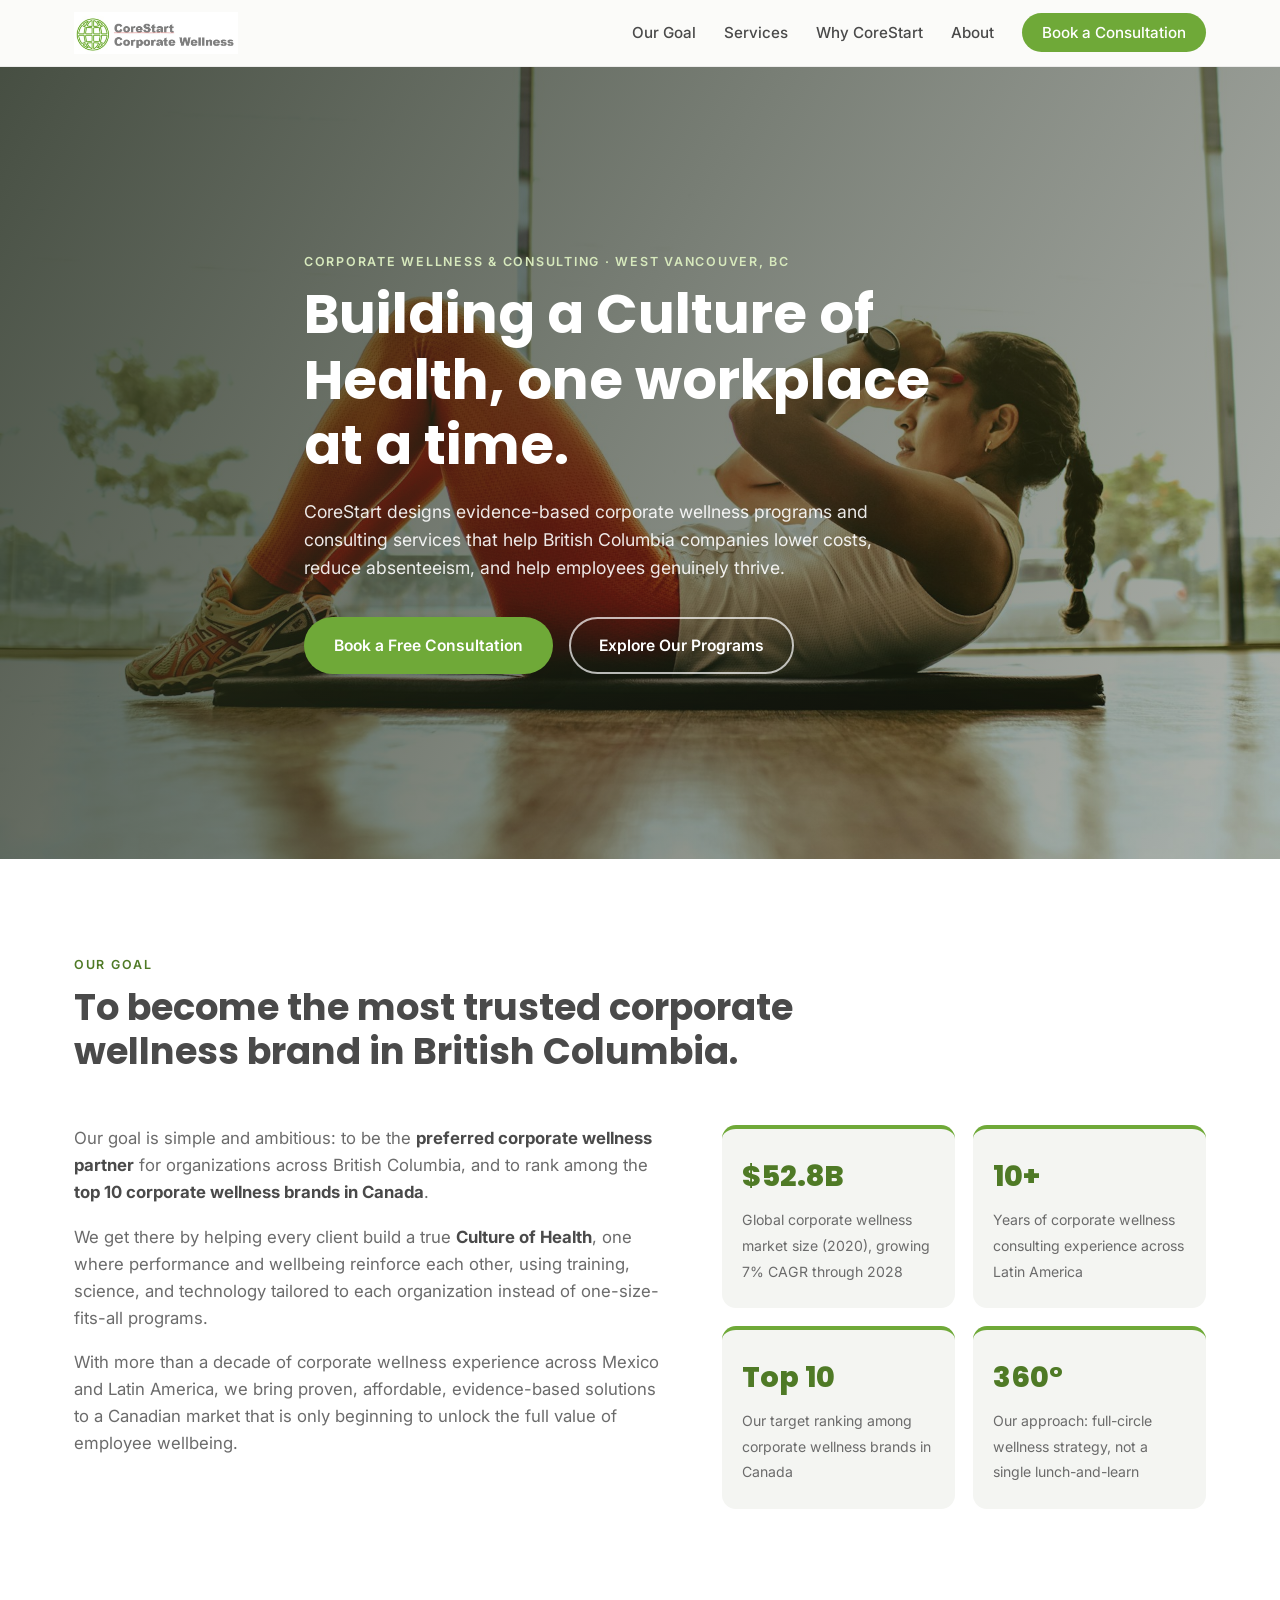
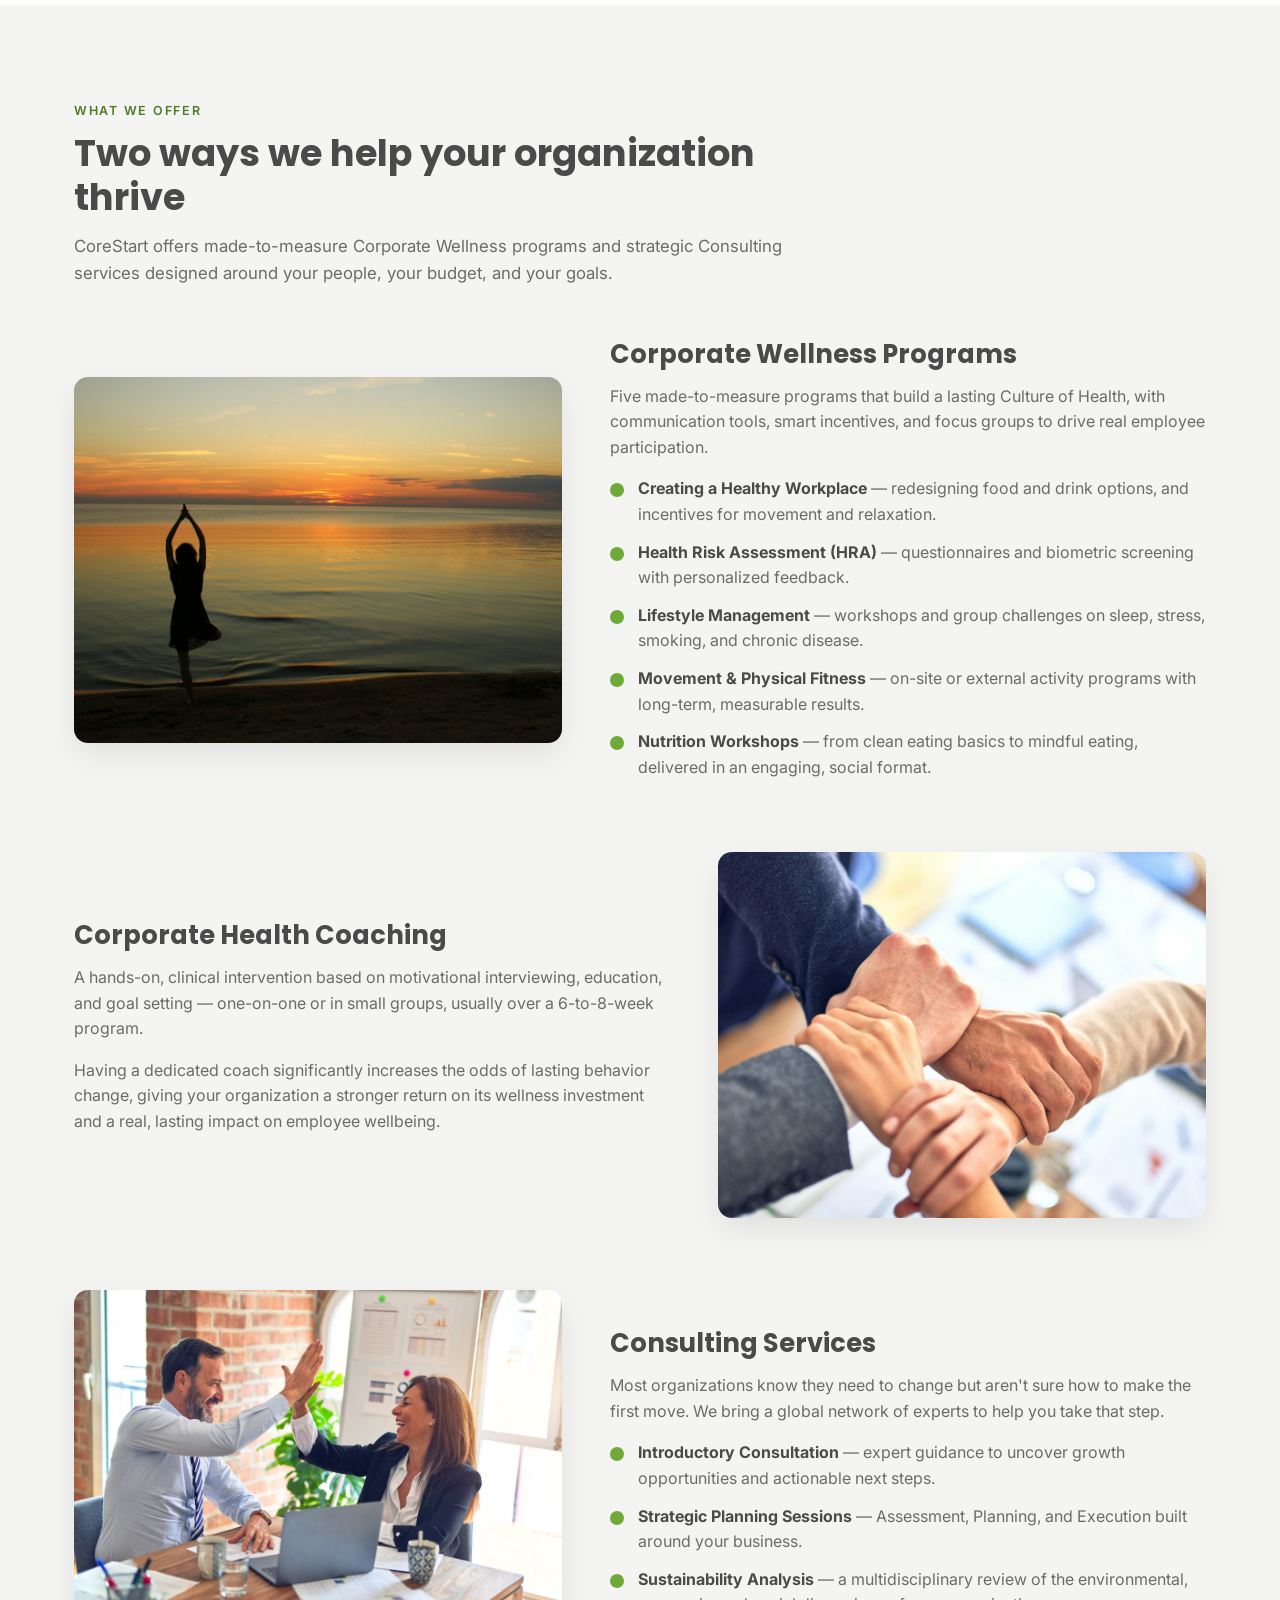
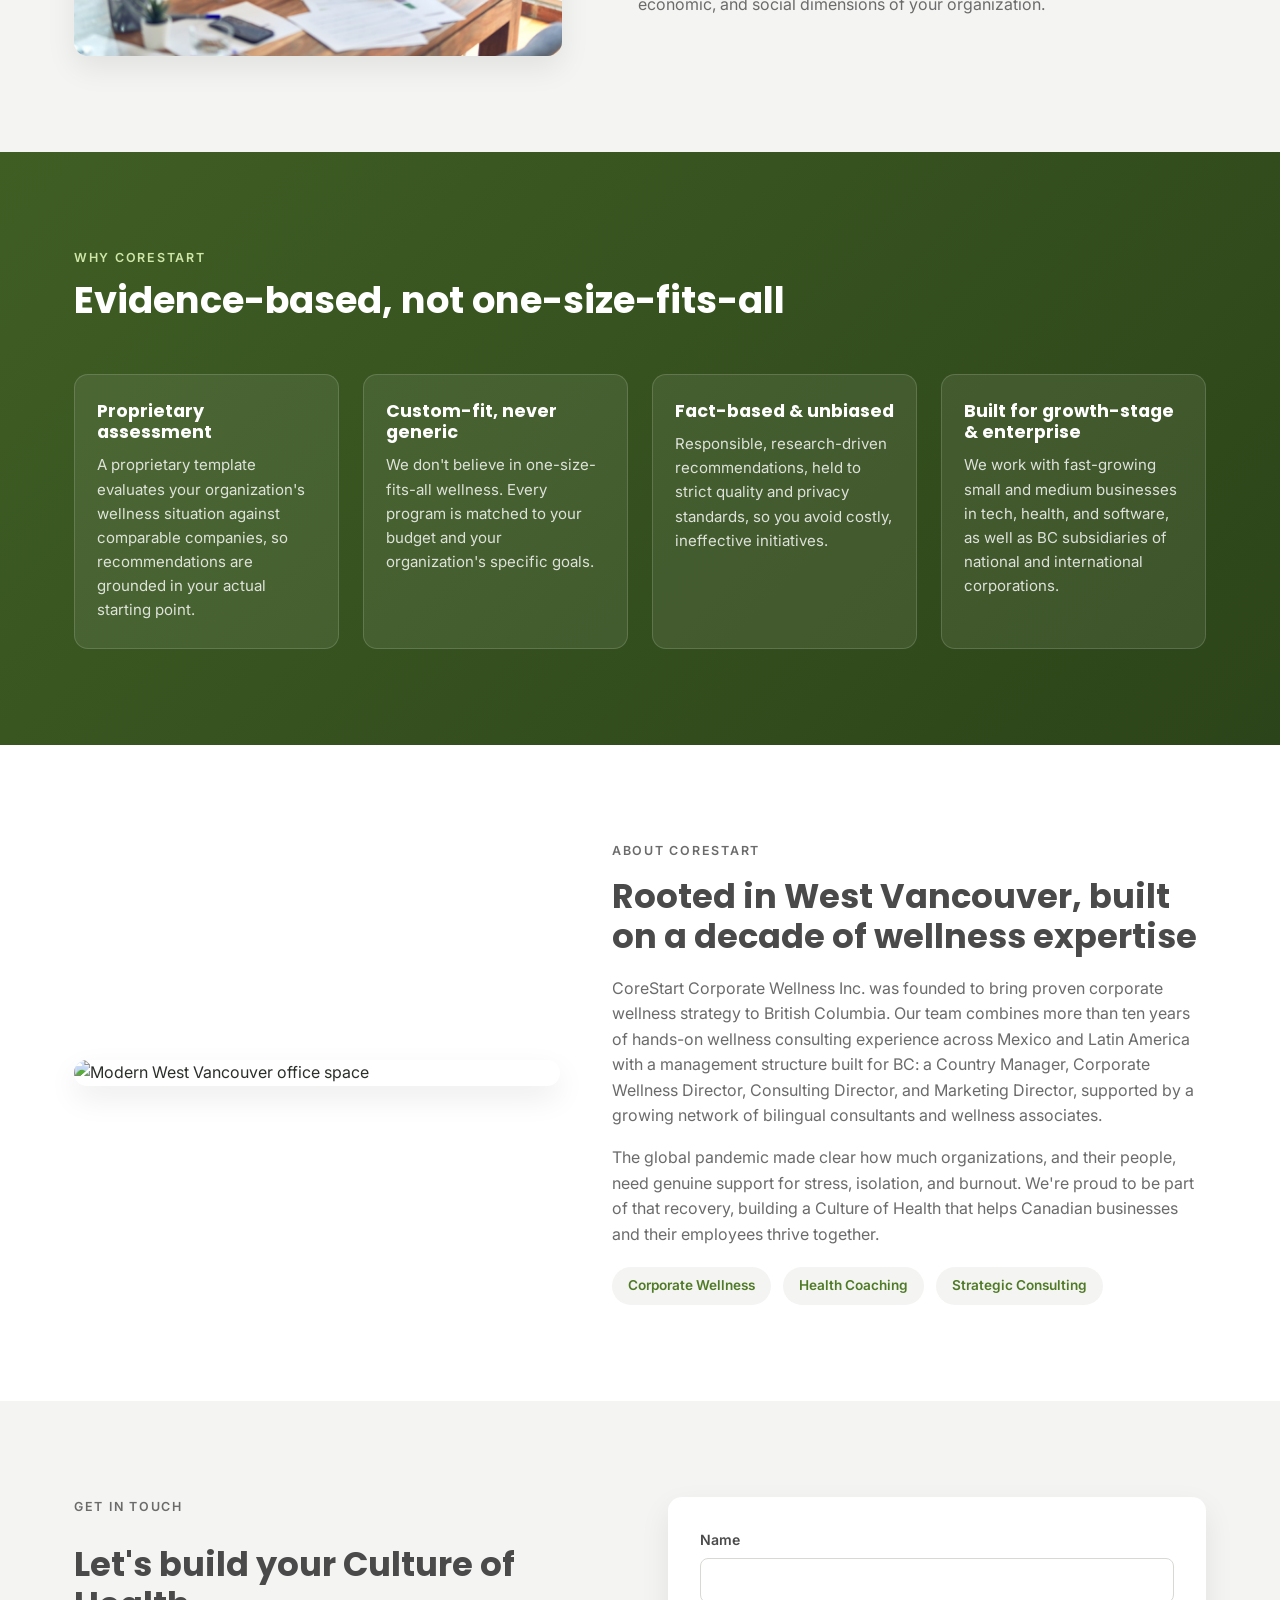
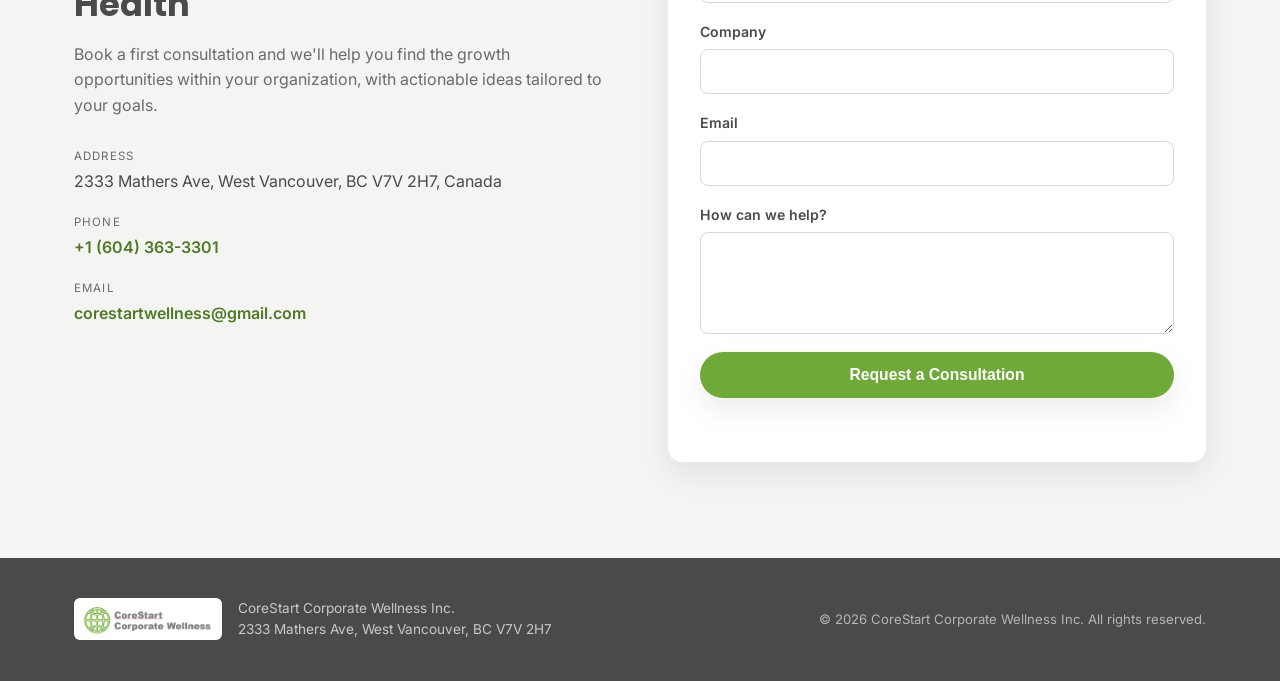
==== projects/corestart-website/index.html @ 60f6d231 "Add CoreStart Corporate Wellness website Static site built from CoreStart's business plan, additiona" ====
<!DOCTYPE html>
<html lang="en">
<head>
<meta charset="UTF-8">
<meta name="viewport" content="width=device-width, initial-scale=1.0">
<title>CoreStart Corporate Wellness | Building a Culture of Health in BC</title>
<meta name="description" content="CoreStart Corporate Wellness helps British Columbia companies build a lasting Culture of Health through tailored wellness programs, health coaching, and strategic consulting. Based in West Vancouver, BC.">
<link rel="icon" href="images/logo.jpg">
<link rel="preconnect" href="https://fonts.googleapis.com">
<link rel="preconnect" href="https://fonts.gstatic.com" crossorigin>
<link href="https://fonts.googleapis.com/css2?family=Poppins:wght@400;500;600;700;800&family=Inter:wght@400;500;600&display=swap" rel="stylesheet">
<link rel="stylesheet" href="style.css">
</head>
<body>

<header class="site-header" id="top">
  <div class="container header-inner">
    <a href="#top" class="brand">
      <img src="images/logo.jpg" alt="CoreStart Corporate Wellness logo">
    </a>
    <nav class="main-nav">
      <button class="nav-toggle" id="navToggle" aria-label="Toggle menu" aria-expanded="false">
        <span></span><span></span><span></span>
      </button>
      <ul id="navMenu">
        <li><a href="#goal">Our Goal</a></li>
        <li><a href="#services">Services</a></li>
        <li><a href="#why">Why CoreStart</a></li>
        <li><a href="#about">About</a></li>
        <li><a href="#contact" class="nav-cta">Book a Consultation</a></li>
      </ul>
    </nav>
  </div>
</header>

<main>

  <!-- HERO -->
  <section class="hero">
    <img src="images/hero-team.jpg" alt="Employee focused on wellness during a workday break" class="hero-bg">
    <div class="hero-overlay"></div>
    <div class="container hero-content">
      <p class="eyebrow">Corporate Wellness &amp; Consulting · West Vancouver, BC</p>
      <h1>Building a Culture of Health, one workplace at a time.</h1>
      <p class="hero-sub">CoreStart designs evidence-based corporate wellness programs and consulting services that help British Columbia companies lower costs, reduce absenteeism, and help employees genuinely thrive.</p>
      <div class="hero-actions">
        <a href="#contact" class="btn btn-primary">Book a Free Consultation</a>
        <a href="#services" class="btn btn-ghost">Explore Our Programs</a>
      </div>
    </div>
  </section>

  <!-- GOAL / MISSION -->
  <section id="goal" class="goal">
    <div class="container">
      <div class="section-head">
        <p class="eyebrow">Our Goal</p>
        <h2>To become the most trusted corporate wellness brand in British Columbia.</h2>
      </div>
      <div class="goal-grid">
        <div class="goal-text">
          <p>Our goal is simple and ambitious: to be the <strong>preferred corporate wellness partner</strong> for organizations across British Columbia, and to rank among the <strong>top 10 corporate wellness brands in Canada</strong>.</p>
          <p>We get there by helping every client build a true <strong>Culture of Health</strong>, one where performance and wellbeing reinforce each other, using training, science, and technology tailored to each organization instead of one-size-fits-all programs.</p>
          <p>With more than a decade of corporate wellness experience across Mexico and Latin America, we bring proven, affordable, evidence-based solutions to a Canadian market that is only beginning to unlock the full value of employee wellbeing.</p>
        </div>
        <div class="goal-stats">
          <div class="stat-card">
            <span class="stat-number">$52.8B</span>
            <span class="stat-label">Global corporate wellness market size (2020), growing 7% CAGR through 2028</span>
          </div>
          <div class="stat-card">
            <span class="stat-number">10+</span>
            <span class="stat-label">Years of corporate wellness consulting experience across Latin America</span>
          </div>
          <div class="stat-card">
            <span class="stat-number">Top 10</span>
            <span class="stat-label">Our target ranking among corporate wellness brands in Canada</span>
          </div>
          <div class="stat-card">
            <span class="stat-number">360°</span>
            <span class="stat-label">Our approach: full-circle wellness strategy, not a single lunch-and-learn</span>
          </div>
        </div>
      </div>
    </div>
  </section>

  <!-- SERVICES -->
  <section id="services" class="services">
    <div class="container">
      <div class="section-head">
        <p class="eyebrow">What We Offer</p>
        <h2>Two ways we help your organization thrive</h2>
        <p class="section-sub">CoreStart offers made-to-measure Corporate Wellness programs and strategic Consulting services designed around your people, your budget, and your goals.</p>
      </div>

      <div class="service-block">
        <div class="service-media">
          <img src="images/group-stretch.jpg" alt="Group wellness session at sunset">
        </div>
        <div class="service-copy">
          <h3>Corporate Wellness Programs</h3>
          <p>Five made-to-measure programs that build a lasting Culture of Health, with communication tools, smart incentives, and focus groups to drive real employee participation.</p>
          <ul class="check-list">
            <li><strong>Creating a Healthy Workplace</strong> — redesigning food and drink options, and incentives for movement and relaxation.</li>
            <li><strong>Health Risk Assessment (HRA)</strong> — questionnaires and biometric screening with personalized feedback.</li>
            <li><strong>Lifestyle Management</strong> — workshops and group challenges on sleep, stress, smoking, and chronic disease.</li>
            <li><strong>Movement &amp; Physical Fitness</strong> — on-site or external activity programs with long-term, measurable results.</li>
            <li><strong>Nutrition Workshops</strong> — from clean eating basics to mindful eating, delivered in an engaging, social format.</li>
          </ul>
        </div>
      </div>

      <div class="service-block reverse">
        <div class="service-media">
          <img src="images/coaching.jpg" alt="Colleagues supporting one another as a team">
        </div>
        <div class="service-copy">
          <h3>Corporate Health Coaching</h3>
          <p>A hands-on, clinical intervention based on motivational interviewing, education, and goal setting — one-on-one or in small groups, usually over a 6-to-8-week program.</p>
          <p>Having a dedicated coach significantly increases the odds of lasting behavior change, giving your organization a stronger return on its wellness investment and a real, lasting impact on employee wellbeing.</p>
        </div>
      </div>

      <div class="service-block">
        <div class="service-media">
          <img src="images/team-meeting.jpg" alt="Business consulting meeting" >
        </div>
        <div class="service-copy">
          <h3>Consulting Services</h3>
          <p>Most organizations know they need to change but aren't sure how to make the first move. We bring a global network of experts to help you take that step.</p>
          <ul class="check-list">
            <li><strong>Introductory Consultation</strong> — expert guidance to uncover growth opportunities and actionable next steps.</li>
            <li><strong>Strategic Planning Sessions</strong> — Assessment, Planning, and Execution built around your business.</li>
            <li><strong>Sustainability Analysis</strong> — a multidisciplinary review of the environmental, economic, and social dimensions of your organization.</li>
          </ul>
        </div>
      </div>
    </div>
  </section>

  <!-- WHY CORESTART -->
  <section id="why" class="why">
    <div class="container">
      <div class="section-head light">
        <p class="eyebrow">Why CoreStart</p>
        <h2>Evidence-based, not one-size-fits-all</h2>
      </div>
      <div class="why-grid">
        <div class="why-card">
          <h4>Proprietary assessment</h4>
          <p>A proprietary template evaluates your organization's wellness situation against comparable companies, so recommendations are grounded in your actual starting point.</p>
        </div>
        <div class="why-card">
          <h4>Custom-fit, never generic</h4>
          <p>We don't believe in one-size-fits-all wellness. Every program is matched to your budget and your organization's specific goals.</p>
        </div>
        <div class="why-card">
          <h4>Fact-based &amp; unbiased</h4>
          <p>Responsible, research-driven recommendations, held to strict quality and privacy standards, so you avoid costly, ineffective initiatives.</p>
        </div>
        <div class="why-card">
          <h4>Built for growth-stage &amp; enterprise</h4>
          <p>We work with fast-growing small and medium businesses in tech, health, and software, as well as BC subsidiaries of national and international corporations.</p>
        </div>
      </div>
    </div>
  </section>

  <!-- ABOUT -->
  <section id="about" class="about">
    <div class="container about-grid">
      <div class="about-media">
        <img src="images/vancouver-office.jpg" alt="Modern West Vancouver office space">
      </div>
      <div class="about-copy">
        <p class="eyebrow">About CoreStart</p>
        <h2>Rooted in West Vancouver, built on a decade of wellness expertise</h2>
        <p>CoreStart Corporate Wellness Inc. was founded to bring proven corporate wellness strategy to British Columbia. Our team combines more than ten years of hands-on wellness consulting experience across Mexico and Latin America with a management structure built for BC: a Country Manager, Corporate Wellness Director, Consulting Director, and Marketing Director, supported by a growing network of bilingual consultants and wellness associates.</p>
        <p>The global pandemic made clear how much organizations, and their people, need genuine support for stress, isolation, and burnout. We're proud to be part of that recovery, building a Culture of Health that helps Canadian businesses and their employees thrive together.</p>
        <div class="about-badges">
          <span>Corporate Wellness</span>
          <span>Health Coaching</span>
          <span>Strategic Consulting</span>
        </div>
      </div>
    </div>
  </section>

  <!-- CONTACT -->
  <section id="contact" class="contact">
    <div class="container contact-grid">
      <div class="contact-copy">
        <p class="eyebrow">Get In Touch</p>
        <h2>Let's build your Culture of Health</h2>
        <p>Book a first consultation and we'll help you find the growth opportunities within your organization, with actionable ideas tailored to your goals.</p>
        <ul class="contact-details">
          <li>
            <span class="contact-label">Address</span>
            2333 Mathers Ave, West Vancouver, BC&nbsp;V7V&nbsp;2H7, Canada
          </li>
          <li>
            <span class="contact-label">Phone</span>
            <a href="tel:+16043633301">+1 (604) 363-3301</a>
          </li>
          <li>
            <span class="contact-label">Email</span>
            <a href="mailto:corestartwellness@gmail.com">corestartwellness@gmail.com</a>
          </li>
        </ul>
      </div>
      <form class="contact-form" id="contactForm">
        <div class="form-row">
          <label for="name">Name</label>
          <input type="text" id="name" name="name" required>
        </div>
        <div class="form-row">
          <label for="company">Company</label>
          <input type="text" id="company" name="company">
        </div>
        <div class="form-row">
          <label for="email">Email</label>
          <input type="email" id="email" name="email" required>
        </div>
        <div class="form-row">
          <label for="message">How can we help?</label>
          <textarea id="message" name="message" rows="4" required></textarea>
        </div>
        <button type="submit" class="btn btn-primary btn-block">Request a Consultation</button>
        <p class="form-note" id="formNote"></p>
      </form>
    </div>
  </section>

</main>

<footer class="site-footer">
  <div class="container footer-inner">
    <div class="footer-brand">
      <img src="images/logo.jpg" alt="CoreStart Corporate Wellness logo">
      <p>CoreStart Corporate Wellness Inc.<br>2333 Mathers Ave, West Vancouver, BC V7V 2H7</p>
    </div>
    <p class="footer-copy">&copy; <span id="year"></span> CoreStart Corporate Wellness Inc. All rights reserved.</p>
  </div>
</footer>

<script src="script.js"></script>
</body>
</html>
---- projects/corestart-website/style.css ----
:root {
  --green: #6fa938;
  --green-dark: #4f7a26;
  --grey-dark: #4a4a4a;
  --grey-mid: #6b6b6b;
  --grey-light: #f4f5f2;
  --cream: #fbfbf9;
  --text: #2b2f2a;
  --white: #ffffff;
  --radius: 14px;
  --shadow: 0 12px 30px rgba(0, 0, 0, 0.08);
  --font-head: 'Poppins', sans-serif;
  --font-body: 'Inter', sans-serif;
}

* { box-sizing: border-box; margin: 0; padding: 0; }

html { scroll-behavior: smooth; }

body {
  font-family: var(--font-body);
  color: var(--text);
  background: var(--cream);
  line-height: 1.6;
}

img { max-width: 100%; display: block; }

.container {
  width: 100%;
  max-width: 1180px;
  margin: 0 auto;
  padding: 0 24px;
}

h1, h2, h3, h4 {
  font-family: var(--font-head);
  font-weight: 700;
  color: var(--grey-dark);
  line-height: 1.2;
}

.eyebrow {
  text-transform: uppercase;
  letter-spacing: 0.14em;
  font-size: 0.78rem;
  font-weight: 600;
  color: var(--green-dark);
  margin-bottom: 10px;
}

.btn {
  display: inline-block;
  padding: 14px 28px;
  border-radius: 999px;
  font-weight: 600;
  text-decoration: none;
  font-size: 0.98rem;
  transition: transform 0.2s ease, box-shadow 0.2s ease, background 0.2s ease;
  border: 2px solid transparent;
  cursor: pointer;
}
.btn-primary {
  background: var(--green);
  color: #fff;
  box-shadow: var(--shadow);
}
.btn-primary:hover { background: var(--green-dark); transform: translateY(-2px); }
.btn-ghost {
  background: transparent;
  color: #fff;
  border-color: rgba(255,255,255,0.7);
}
.btn-ghost:hover { background: rgba(255,255,255,0.15); }
.btn-block { width: 100%; text-align: center; border: none; }

/* HEADER */
.site-header {
  position: sticky;
  top: 0;
  z-index: 100;
  background: rgba(251, 251, 249, 0.92);
  backdrop-filter: blur(8px);
  border-bottom: 1px solid rgba(0,0,0,0.06);
}
.header-inner {
  display: flex;
  align-items: center;
  justify-content: space-between;
  padding-top: 12px;
  padding-bottom: 12px;
}
.brand img { height: 42px; width: auto; }
.main-nav ul {
  list-style: none;
  display: flex;
  align-items: center;
  gap: 28px;
}
.main-nav a {
  text-decoration: none;
  color: var(--grey-dark);
  font-weight: 500;
  font-size: 0.95rem;
}
.main-nav a:hover { color: var(--green-dark); }
.nav-cta {
  background: var(--green);
  color: #fff !important;
  padding: 10px 20px;
  border-radius: 999px;
}
.nav-cta:hover { background: var(--green-dark); }
.nav-toggle {
  display: none;
  flex-direction: column;
  gap: 5px;
  background: none;
  border: none;
  cursor: pointer;
  padding: 6px;
}
.nav-toggle span {
  width: 24px;
  height: 2px;
  background: var(--grey-dark);
}

/* HERO */
.hero {
  position: relative;
  min-height: 88vh;
  display: flex;
  align-items: center;
  overflow: hidden;
}
.hero-bg {
  position: absolute;
  inset: 0;
  width: 100%;
  height: 100%;
  object-fit: cover;
  object-position: center 30%;
}
.hero-overlay {
  position: absolute;
  inset: 0;
  background: linear-gradient(120deg, rgba(30,40,25,0.82) 0%, rgba(30,40,25,0.55) 55%, rgba(30,40,25,0.35) 100%);
}
.hero-content {
  position: relative;
  z-index: 2;
  color: #fff;
  max-width: 720px;
  padding-top: 60px;
  padding-bottom: 60px;
}
.hero-content .eyebrow { color: #d7e9bd; }
.hero h1 {
  color: #fff;
  font-size: clamp(2.1rem, 4.5vw, 3.4rem);
  margin-bottom: 20px;
}
.hero-sub {
  font-size: 1.1rem;
  color: rgba(255,255,255,0.9);
  margin-bottom: 34px;
  max-width: 600px;
}
.hero-actions { display: flex; gap: 16px; flex-wrap: wrap; }

/* SECTION GENERAL */
section { padding: 96px 0; }
.section-head { max-width: 720px; margin-bottom: 52px; }
.section-head h2 { font-size: clamp(1.7rem, 3vw, 2.3rem); margin-bottom: 14px; }
.section-sub { color: var(--grey-mid); font-size: 1.05rem; }
.section-head.light .eyebrow { color: #cfe6a8; }
.section-head.light h2 { color: #fff; }

/* GOAL */
.goal { background: var(--white); }
.goal-grid {
  display: grid;
  grid-template-columns: 1.1fr 0.9fr;
  gap: 56px;
  align-items: start;
}
.goal-text p { margin-bottom: 18px; color: var(--grey-mid); font-size: 1.05rem; }
.goal-text strong { color: var(--grey-dark); }
.goal-stats {
  display: grid;
  grid-template-columns: 1fr 1fr;
  gap: 18px;
}
.stat-card {
  background: var(--grey-light);
  border-radius: var(--radius);
  padding: 24px 20px;
  border-top: 4px solid var(--green);
}
.stat-number {
  display: block;
  font-family: var(--font-head);
  font-weight: 800;
  font-size: 1.8rem;
  color: var(--green-dark);
  margin-bottom: 8px;
}
.stat-label { font-size: 0.88rem; color: var(--grey-mid); }

/* SERVICES */
.services { background: var(--grey-light); }
.service-block {
  display: grid;
  grid-template-columns: 0.9fr 1.1fr;
  gap: 48px;
  align-items: center;
  margin-bottom: 72px;
}
.service-block:last-child { margin-bottom: 0; }
.service-block.reverse { grid-template-columns: 1.1fr 0.9fr; }
.service-block.reverse .service-media { order: 2; }
.service-block.reverse .service-copy { order: 1; }
.service-media img {
  border-radius: var(--radius);
  box-shadow: var(--shadow);
  aspect-ratio: 4/3;
  object-fit: cover;
  width: 100%;
}
.service-copy h3 { font-size: 1.6rem; margin-bottom: 14px; }
.service-copy p { color: var(--grey-mid); margin-bottom: 16px; }
.check-list { list-style: none; display: flex; flex-direction: column; gap: 12px; }
.check-list li {
  position: relative;
  padding-left: 28px;
  color: var(--grey-mid);
}
.check-list li::before {
  content: "";
  position: absolute;
  left: 0;
  top: 7px;
  width: 14px;
  height: 14px;
  border-radius: 50%;
  background: var(--green);
}
.check-list li strong { color: var(--grey-dark); }

/* WHY */
.why {
  background: linear-gradient(135deg, #3f5e24, #2c4419);
  color: #fff;
}
.why-grid {
  display: grid;
  grid-template-columns: repeat(4, 1fr);
  gap: 24px;
}
.why-card {
  background: rgba(255,255,255,0.08);
  border: 1px solid rgba(255,255,255,0.15);
  border-radius: var(--radius);
  padding: 26px 22px;
}
.why-card h4 { color: #fff; font-size: 1.1rem; margin-bottom: 10px; }
.why-card p { color: rgba(255,255,255,0.82); font-size: 0.94rem; }

/* ABOUT */
.about { background: var(--white); }
.about-grid {
  display: grid;
  grid-template-columns: 0.9fr 1.1fr;
  gap: 52px;
  align-items: center;
}
.about-media img { border-radius: var(--radius); box-shadow: var(--shadow); }
.about-copy h2 { font-size: clamp(1.6rem, 3vw, 2.1rem); margin-bottom: 18px; }
.about-copy p { color: var(--grey-mid); margin-bottom: 16px; }
.about-badges { display: flex; gap: 12px; flex-wrap: wrap; margin-top: 20px; }
.about-badges span {
  background: var(--grey-light);
  color: var(--green-dark);
  font-weight: 600;
  font-size: 0.85rem;
  padding: 8px 16px;
  border-radius: 999px;
}

/* CONTACT */
.contact { background: var(--grey-light); }
.contact-grid {
  display: grid;
  grid-template-columns: 1fr 1fr;
  gap: 56px;
}
.contact-copy h2 { font-size: clamp(1.6rem, 3vw, 2.1rem); margin-bottom: 16px; }
.contact-copy p { color: var(--grey-mid); margin-bottom: 28px; }
.contact-details { list-style: none; display: flex; flex-direction: column; gap: 18px; }
.contact-details li { color: var(--grey-dark); font-size: 1rem; }
.contact-details a { color: var(--green-dark); text-decoration: none; font-weight: 600; }
.contact-label {
  display: block;
  text-transform: uppercase;
  font-size: 0.72rem;
  letter-spacing: 0.1em;
  color: var(--grey-mid);
  margin-bottom: 4px;
}
.contact-form {
  background: #fff;
  border-radius: var(--radius);
  padding: 32px;
  box-shadow: var(--shadow);
}
.form-row { margin-bottom: 18px; display: flex; flex-direction: column; gap: 6px; }
.form-row label { font-size: 0.88rem; font-weight: 600; color: var(--grey-dark); }
.form-row input, .form-row textarea {
  padding: 12px 14px;
  border: 1px solid #d9d9d3;
  border-radius: 8px;
  font-family: inherit;
  font-size: 0.95rem;
  resize: vertical;
}
.form-row input:focus, .form-row textarea:focus {
  outline: none;
  border-color: var(--green);
}
.form-note {
  margin-top: 14px;
  font-size: 0.9rem;
  color: var(--green-dark);
  text-align: center;
  min-height: 1.2em;
}

/* FOOTER */
.site-footer { background: var(--grey-dark); color: rgba(255,255,255,0.85); padding: 40px 0; }
.footer-inner {
  display: flex;
  justify-content: space-between;
  align-items: center;
  flex-wrap: wrap;
  gap: 20px;
}
.footer-brand { display: flex; align-items: center; gap: 16px; }
.footer-brand img { height: 42px; border-radius: 6px; background: #fff; padding: 4px 8px; }
.footer-brand p { font-size: 0.85rem; color: rgba(255,255,255,0.7); }
.footer-copy { font-size: 0.82rem; color: rgba(255,255,255,0.6); }

/* RESPONSIVE */
@media (max-width: 900px) {
  .goal-grid, .service-block, .service-block.reverse, .about-grid, .contact-grid {
    grid-template-columns: 1fr;
  }
  .service-block.reverse .service-media,
  .service-block.reverse .service-copy { order: initial; }
  .why-grid { grid-template-columns: 1fr 1fr; }
}

@media (max-width: 720px) {
  .nav-toggle { display: flex; }
  .main-nav ul {
    position: absolute;
    top: 100%;
    left: 0;
    right: 0;
    background: var(--cream);
    flex-direction: column;
    align-items: flex-start;
    padding: 20px 24px;
    gap: 18px;
    display: none;
    border-bottom: 1px solid rgba(0,0,0,0.06);
  }
  .main-nav ul.open { display: flex; }
  .why-grid { grid-template-columns: 1fr; }
  .goal-stats { grid-template-columns: 1fr; }
  section { padding: 64px 0; }
}
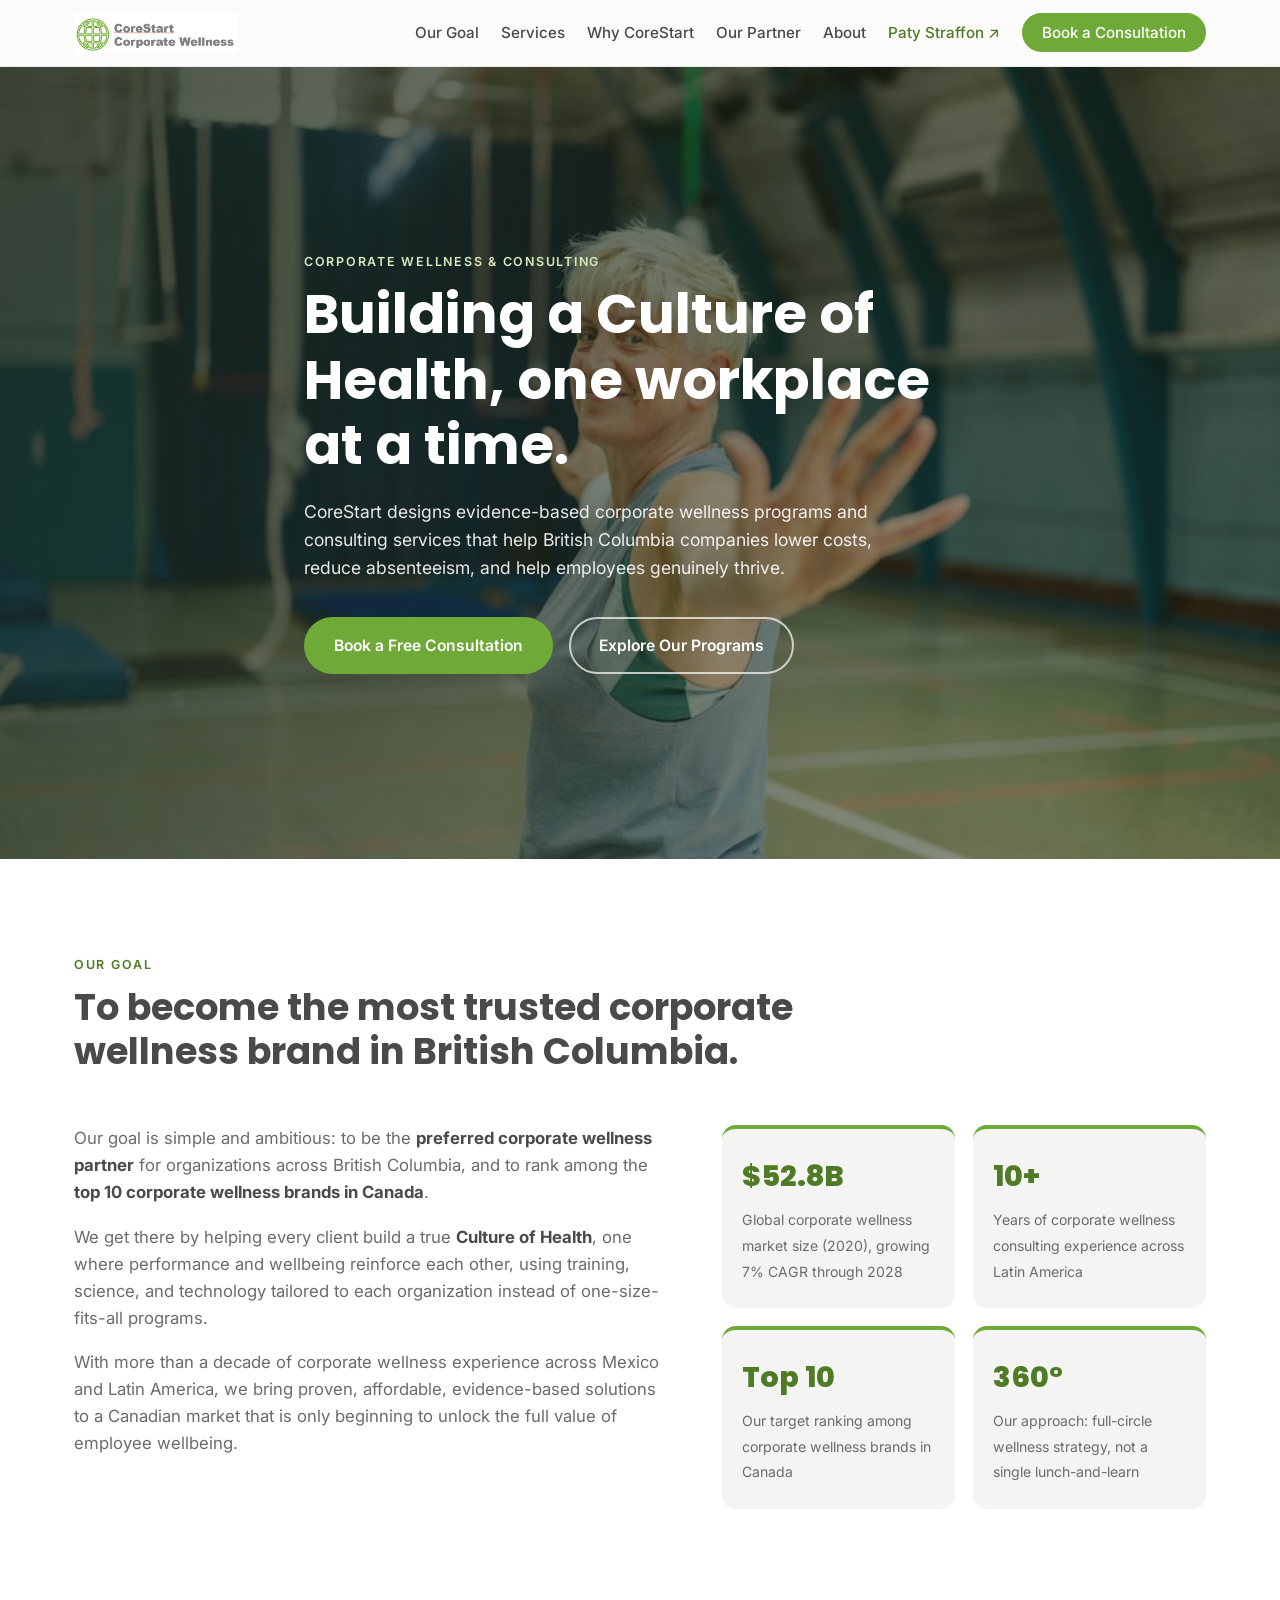
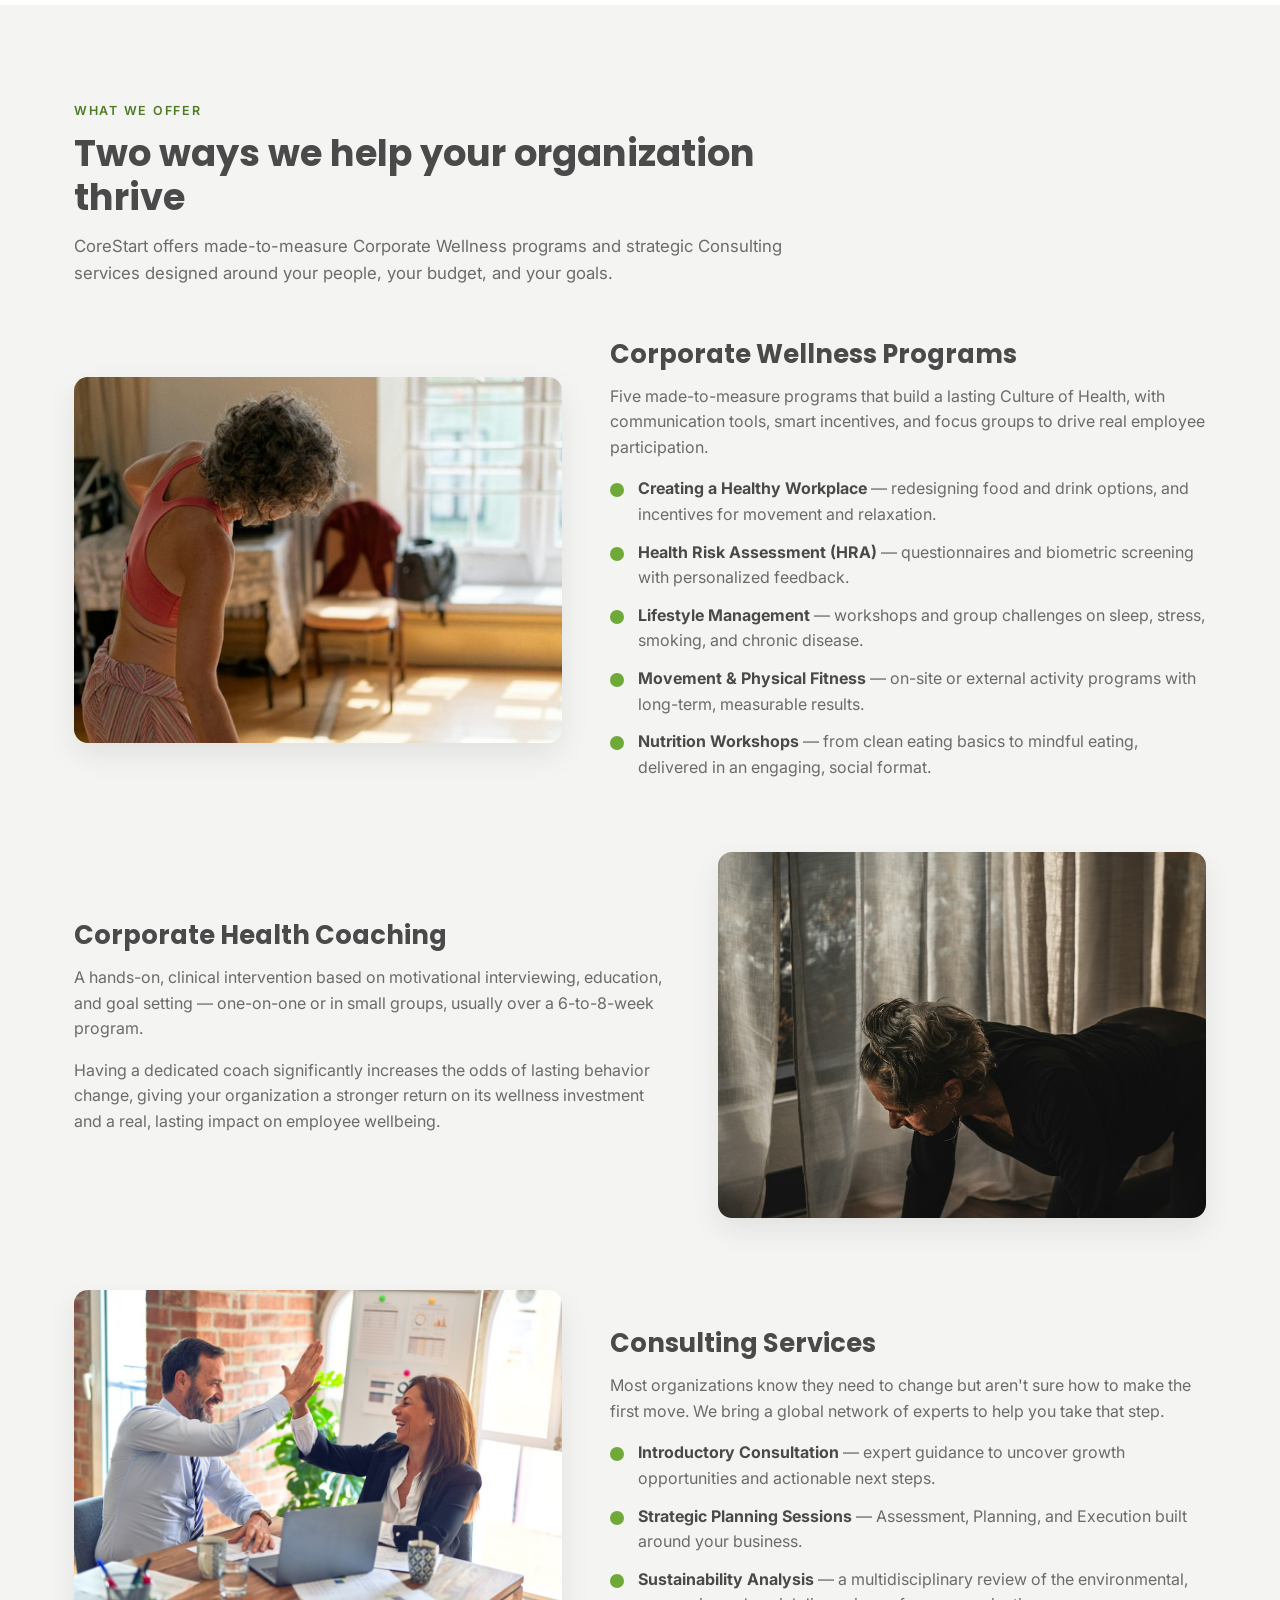
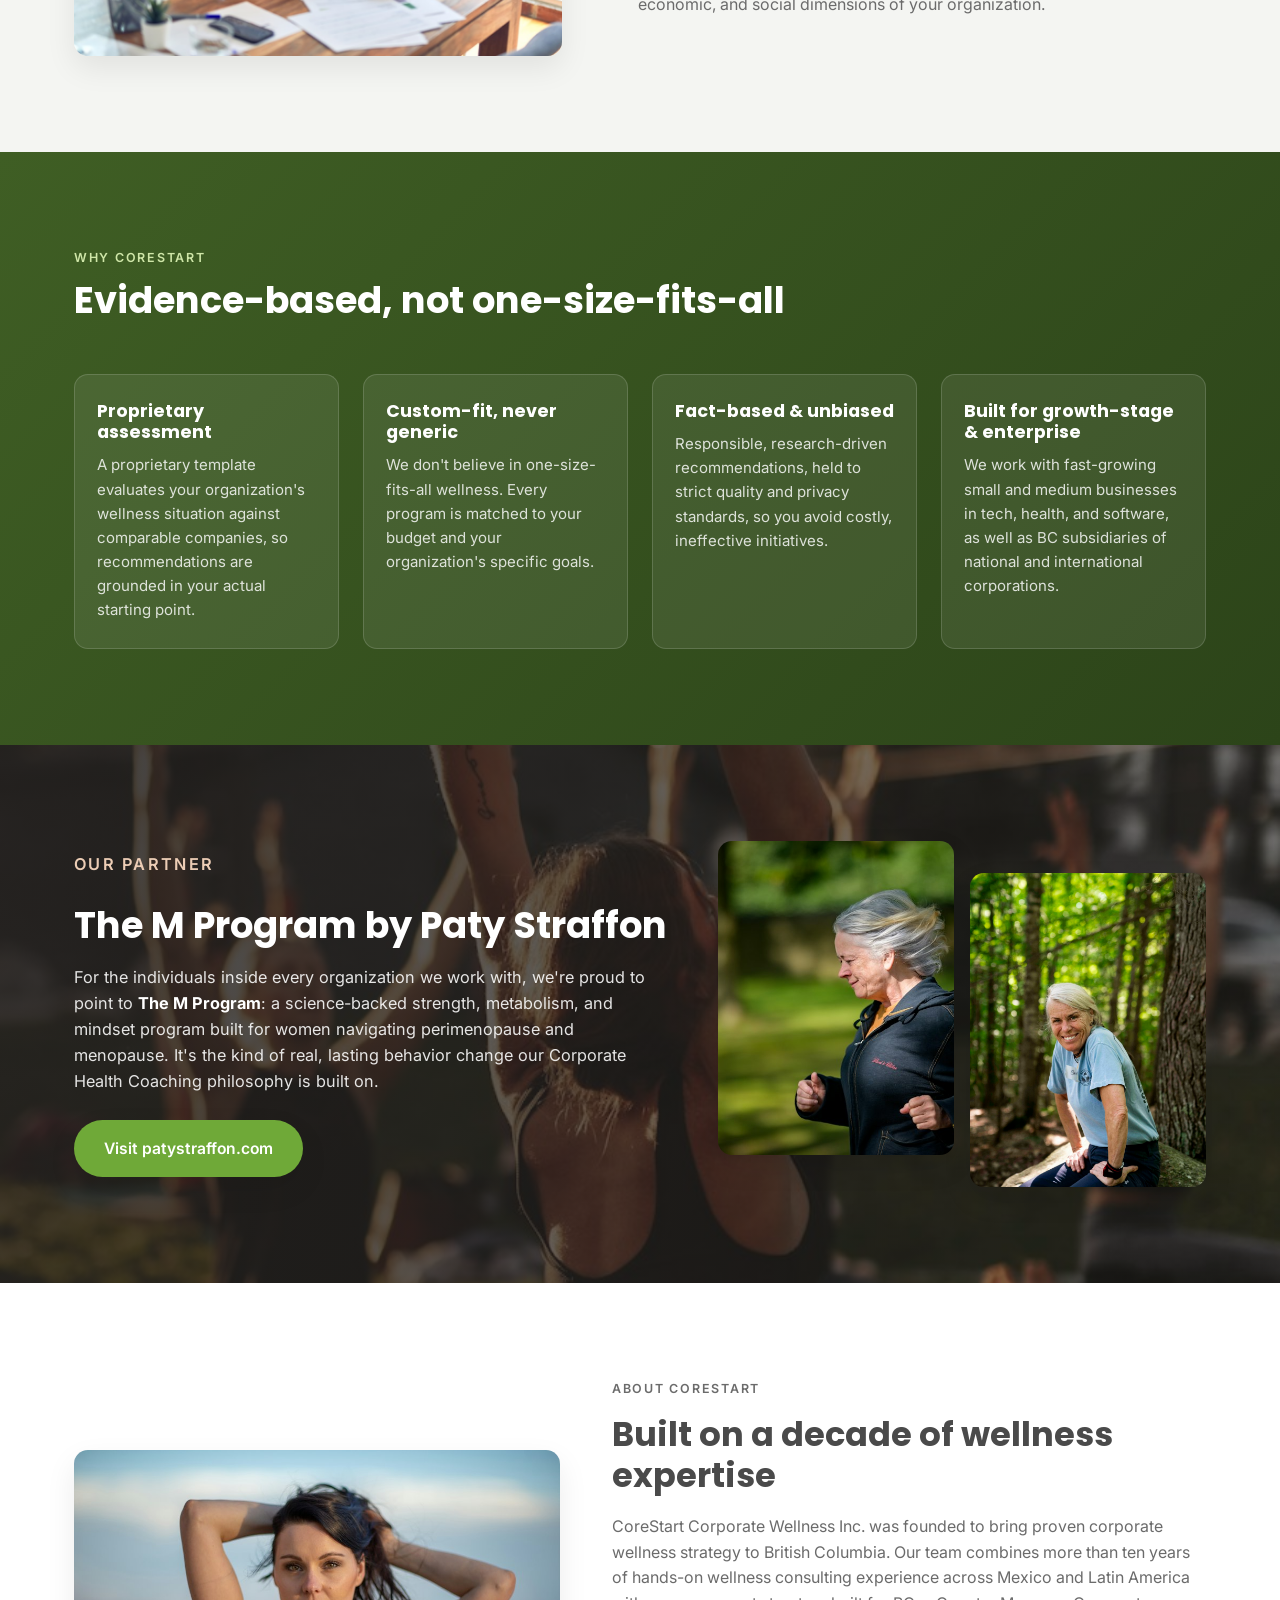
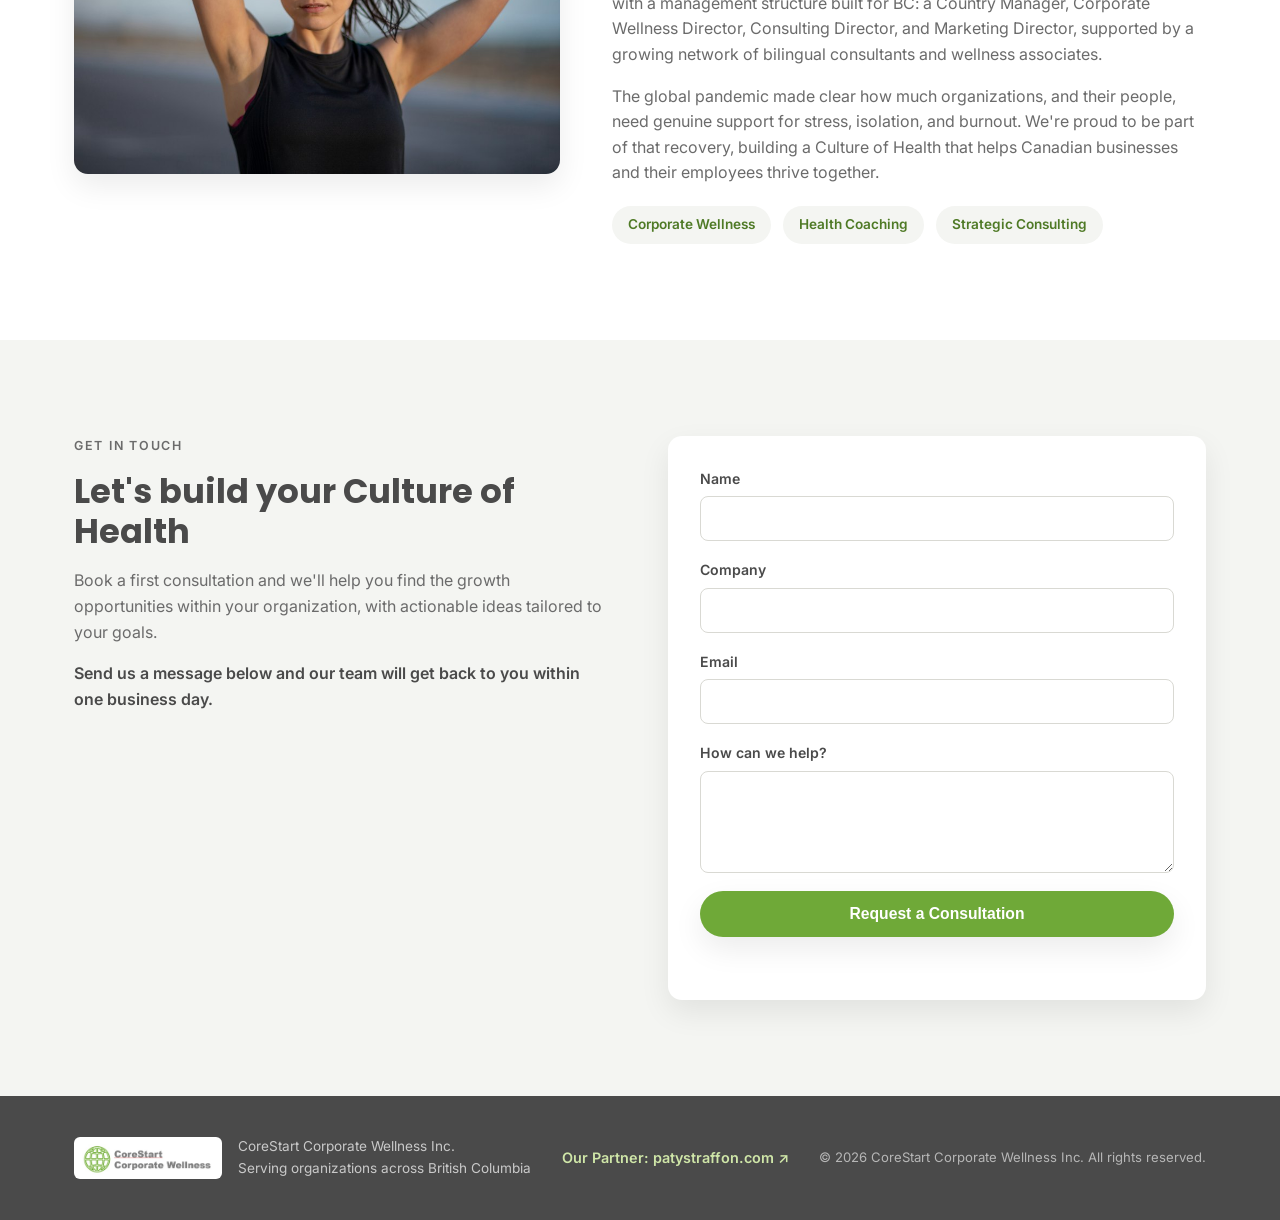
==== commit 2717c914: "Remove contact details, add Paty Straffon partner link, refresh photos - Drop the visible address, p" ====
--- a/projects/corestart-website/index.html
+++ b/projects/corestart-website/index.html
@@ -3,8 +3,8 @@
 <head>
 <meta charset="UTF-8">
 <meta name="viewport" content="width=device-width, initial-scale=1.0">
-<title>CoreStart Corporate Wellness | Building a Culture of Health in BC</title>
-<meta name="description" content="CoreStart Corporate Wellness helps British Columbia companies build a lasting Culture of Health through tailored wellness programs, health coaching, and strategic consulting. Based in West Vancouver, BC.">
+<title>CoreStart Corporate Wellness | Building a Culture of Health</title>
+<meta name="description" content="CoreStart Corporate Wellness helps British Columbia companies build a lasting Culture of Health through tailored wellness programs, health coaching, and strategic consulting.">
 <link rel="icon" href="images/logo.jpg">
 <link rel="preconnect" href="https://fonts.googleapis.com">
 <link rel="preconnect" href="https://fonts.gstatic.com" crossorigin>
@@ -26,7 +26,9 @@
         <li><a href="#goal">Our Goal</a></li>
         <li><a href="#services">Services</a></li>
         <li><a href="#why">Why CoreStart</a></li>
+        <li><a href="#partner">Our Partner</a></li>
         <li><a href="#about">About</a></li>
+        <li><a href="https://www.patystraffon.com" target="_blank" rel="noopener" class="nav-link-external">Paty Straffon ↗</a></li>
         <li><a href="#contact" class="nav-cta">Book a Consultation</a></li>
       </ul>
     </nav>
@@ -37,10 +39,10 @@
 
   <!-- HERO -->
   <section class="hero">
-    <img src="images/hero-team.jpg" alt="Employee focused on wellness during a workday break" class="hero-bg">
+    <img src="images/hero-fit.jpg" alt="Woman in her 50s smiling during a strength training session" class="hero-bg">
     <div class="hero-overlay"></div>
     <div class="container hero-content">
-      <p class="eyebrow">Corporate Wellness &amp; Consulting · West Vancouver, BC</p>
+      <p class="eyebrow">Corporate Wellness &amp; Consulting</p>
       <h1>Building a Culture of Health, one workplace at a time.</h1>
       <p class="hero-sub">CoreStart designs evidence-based corporate wellness programs and consulting services that help British Columbia companies lower costs, reduce absenteeism, and help employees genuinely thrive.</p>
       <div class="hero-actions">
@@ -96,7 +98,7 @@
 
       <div class="service-block">
         <div class="service-media">
-          <img src="images/group-stretch.jpg" alt="Group wellness session at sunset">
+          <img src="images/wellness-stretch.jpg" alt="Woman in her 50s stretching in warm morning light">
         </div>
         <div class="service-copy">
           <h3>Corporate Wellness Programs</h3>
@@ -113,7 +115,7 @@
 
       <div class="service-block reverse">
         <div class="service-media">
-          <img src="images/coaching.jpg" alt="Colleagues supporting one another as a team">
+          <img src="images/coaching-strength.jpg" alt="Woman in her 40s building strength during a coached session">
         </div>
         <div class="service-copy">
           <h3>Corporate Health Coaching</h3>
@@ -167,15 +169,33 @@
     </div>
   </section>
 
+  <!-- PARTNER: PATY STRAFFON -->
+  <section id="partner" class="partner">
+    <img src="images/partner-banner.jpg" alt="Women practicing outdoor movement at golden hour" class="partner-bg">
+    <div class="partner-overlay"></div>
+    <div class="container partner-content">
+      <div class="partner-copy">
+        <p class="eyebrow">Our Partner</p>
+        <h2>The M Program by Paty Straffon</h2>
+        <p>For the individuals inside every organization we work with, we're proud to point to <strong>The M Program</strong>: a science-backed strength, metabolism, and mindset program built for women navigating perimenopause and menopause. It's the kind of real, lasting behavior change our Corporate Health Coaching philosophy is built on.</p>
+        <a href="https://www.patystraffon.com" target="_blank" rel="noopener" class="btn btn-primary">Visit patystraffon.com</a>
+      </div>
+      <div class="partner-photos">
+        <img src="images/partner-run.jpg" alt="Woman in her 50s running outdoors">
+        <img src="images/partner-joy.jpg" alt="Woman in her 50s smiling after outdoor exercise">
+      </div>
+    </div>
+  </section>
+
   <!-- ABOUT -->
   <section id="about" class="about">
     <div class="container about-grid">
       <div class="about-media">
-        <img src="images/vancouver-office.jpg" alt="Modern West Vancouver office space">
+        <img src="images/about-portrait.jpg" alt="Confident woman in her 40s after a workout">
       </div>
       <div class="about-copy">
         <p class="eyebrow">About CoreStart</p>
-        <h2>Rooted in West Vancouver, built on a decade of wellness expertise</h2>
+        <h2>Built on a decade of wellness expertise</h2>
         <p>CoreStart Corporate Wellness Inc. was founded to bring proven corporate wellness strategy to British Columbia. Our team combines more than ten years of hands-on wellness consulting experience across Mexico and Latin America with a management structure built for BC: a Country Manager, Corporate Wellness Director, Consulting Director, and Marketing Director, supported by a growing network of bilingual consultants and wellness associates.</p>
         <p>The global pandemic made clear how much organizations, and their people, need genuine support for stress, isolation, and burnout. We're proud to be part of that recovery, building a Culture of Health that helps Canadian businesses and their employees thrive together.</p>
         <div class="about-badges">
@@ -194,22 +214,11 @@
         <p class="eyebrow">Get In Touch</p>
         <h2>Let's build your Culture of Health</h2>
         <p>Book a first consultation and we'll help you find the growth opportunities within your organization, with actionable ideas tailored to your goals.</p>
-        <ul class="contact-details">
-          <li>
-            <span class="contact-label">Address</span>
-            2333 Mathers Ave, West Vancouver, BC&nbsp;V7V&nbsp;2H7, Canada
-          </li>
-          <li>
-            <span class="contact-label">Phone</span>
-            <a href="tel:+16043633301">+1 (604) 363-3301</a>
-          </li>
-          <li>
-            <span class="contact-label">Email</span>
-            <a href="mailto:corestartwellness@gmail.com">corestartwellness@gmail.com</a>
-          </li>
-        </ul>
+        <p class="contact-note">Send us a message below and our team will get back to you within one business day.</p>
       </div>
       <form class="contact-form" id="contactForm">
+        <input type="hidden" name="_subject" value="New CoreStart consultation request">
+        <input type="text" name="_honey" class="honeypot" tabindex="-1" autocomplete="off">
         <div class="form-row">
           <label for="name">Name</label>
           <input type="text" id="name" name="name" required>
@@ -238,8 +247,9 @@
   <div class="container footer-inner">
     <div class="footer-brand">
       <img src="images/logo.jpg" alt="CoreStart Corporate Wellness logo">
-      <p>CoreStart Corporate Wellness Inc.<br>2333 Mathers Ave, West Vancouver, BC V7V 2H7</p>
-    </div>
+      <p>CoreStart Corporate Wellness Inc.<br>Serving organizations across British Columbia</p>
+    </div>
+    <a href="https://www.patystraffon.com" target="_blank" rel="noopener" class="footer-partner-link">Our Partner: patystraffon.com ↗</a>
     <p class="footer-copy">&copy; <span id="year"></span> CoreStart Corporate Wellness Inc. All rights reserved.</p>
   </div>
 </footer>
--- a/projects/corestart-website/style.css
+++ b/projects/corestart-website/style.css
@@ -95,7 +95,7 @@
   list-style: none;
   display: flex;
   align-items: center;
-  gap: 28px;
+  gap: 22px;
 }
 .main-nav a {
   text-decoration: none;
@@ -111,6 +111,7 @@
   border-radius: 999px;
 }
 .nav-cta:hover { background: var(--green-dark); }
+.nav-link-external { color: var(--green-dark) !important; font-weight: 600; }
 .nav-toggle {
   display: none;
   flex-direction: column;
@@ -266,6 +267,51 @@
 }
 .why-card h4 { color: #fff; font-size: 1.1rem; margin-bottom: 10px; }
 .why-card p { color: rgba(255,255,255,0.82); font-size: 0.94rem; }
+
+/* PARTNER */
+.partner {
+  position: relative;
+  overflow: hidden;
+  padding: 0;
+}
+.partner-bg {
+  position: absolute;
+  inset: 0;
+  width: 100%;
+  height: 100%;
+  object-fit: cover;
+}
+.partner-overlay {
+  position: absolute;
+  inset: 0;
+  background: linear-gradient(100deg, rgba(38,34,32,0.88) 0%, rgba(38,34,32,0.72) 45%, rgba(38,34,32,0.4) 100%);
+}
+.partner-content {
+  position: relative;
+  z-index: 2;
+  display: grid;
+  grid-template-columns: 1.1fr 0.9fr;
+  gap: 48px;
+  align-items: center;
+  padding: 96px 24px;
+}
+.partner-copy .eyebrow { color: #eccdb5; }
+.partner-copy h2 { color: #fff; font-size: clamp(1.7rem, 3vw, 2.3rem); margin-bottom: 16px; }
+.partner-copy p { color: rgba(255,255,255,0.88); margin-bottom: 26px; font-size: 1.02rem; }
+.partner-copy strong { color: #fff; }
+.partner-photos {
+  display: grid;
+  grid-template-columns: 1fr 1fr;
+  gap: 16px;
+}
+.partner-photos img {
+  border-radius: var(--radius);
+  box-shadow: var(--shadow);
+  aspect-ratio: 3/4;
+  object-fit: cover;
+  width: 100%;
+}
+.partner-photos img:nth-child(2) { margin-top: 32px; }
 
 /* ABOUT */
 .about { background: var(--white); }
@@ -296,24 +342,15 @@
   gap: 56px;
 }
 .contact-copy h2 { font-size: clamp(1.6rem, 3vw, 2.1rem); margin-bottom: 16px; }
-.contact-copy p { color: var(--grey-mid); margin-bottom: 28px; }
-.contact-details { list-style: none; display: flex; flex-direction: column; gap: 18px; }
-.contact-details li { color: var(--grey-dark); font-size: 1rem; }
-.contact-details a { color: var(--green-dark); text-decoration: none; font-weight: 600; }
-.contact-label {
-  display: block;
-  text-transform: uppercase;
-  font-size: 0.72rem;
-  letter-spacing: 0.1em;
-  color: var(--grey-mid);
-  margin-bottom: 4px;
-}
+.contact-copy p { color: var(--grey-mid); margin-bottom: 16px; }
+.contact-note { font-weight: 600; color: var(--grey-dark) !important; }
 .contact-form {
   background: #fff;
   border-radius: var(--radius);
   padding: 32px;
   box-shadow: var(--shadow);
 }
+.honeypot { position: absolute; left: -9999px; opacity: 0; pointer-events: none; }
 .form-row { margin-bottom: 18px; display: flex; flex-direction: column; gap: 6px; }
 .form-row label { font-size: 0.88rem; font-weight: 600; color: var(--grey-dark); }
 .form-row input, .form-row textarea {
@@ -348,16 +385,20 @@
 .footer-brand { display: flex; align-items: center; gap: 16px; }
 .footer-brand img { height: 42px; border-radius: 6px; background: #fff; padding: 4px 8px; }
 .footer-brand p { font-size: 0.85rem; color: rgba(255,255,255,0.7); }
+.footer-partner-link { color: #cfe6a8; text-decoration: none; font-weight: 600; font-size: 0.9rem; }
+.footer-partner-link:hover { text-decoration: underline; }
 .footer-copy { font-size: 0.82rem; color: rgba(255,255,255,0.6); }
 
 /* RESPONSIVE */
 @media (max-width: 900px) {
-  .goal-grid, .service-block, .service-block.reverse, .about-grid, .contact-grid {
+  .goal-grid, .service-block, .service-block.reverse, .about-grid, .contact-grid, .partner-content {
     grid-template-columns: 1fr;
   }
   .service-block.reverse .service-media,
   .service-block.reverse .service-copy { order: initial; }
   .why-grid { grid-template-columns: 1fr 1fr; }
+  .partner-photos { max-width: 420px; }
+  .partner-photos img:nth-child(2) { margin-top: 0; }
 }
 
 @media (max-width: 720px) {
@@ -379,4 +420,5 @@
   .why-grid { grid-template-columns: 1fr; }
   .goal-stats { grid-template-columns: 1fr; }
   section { padding: 64px 0; }
-}
+  .partner-content { padding: 64px 24px; }
+}
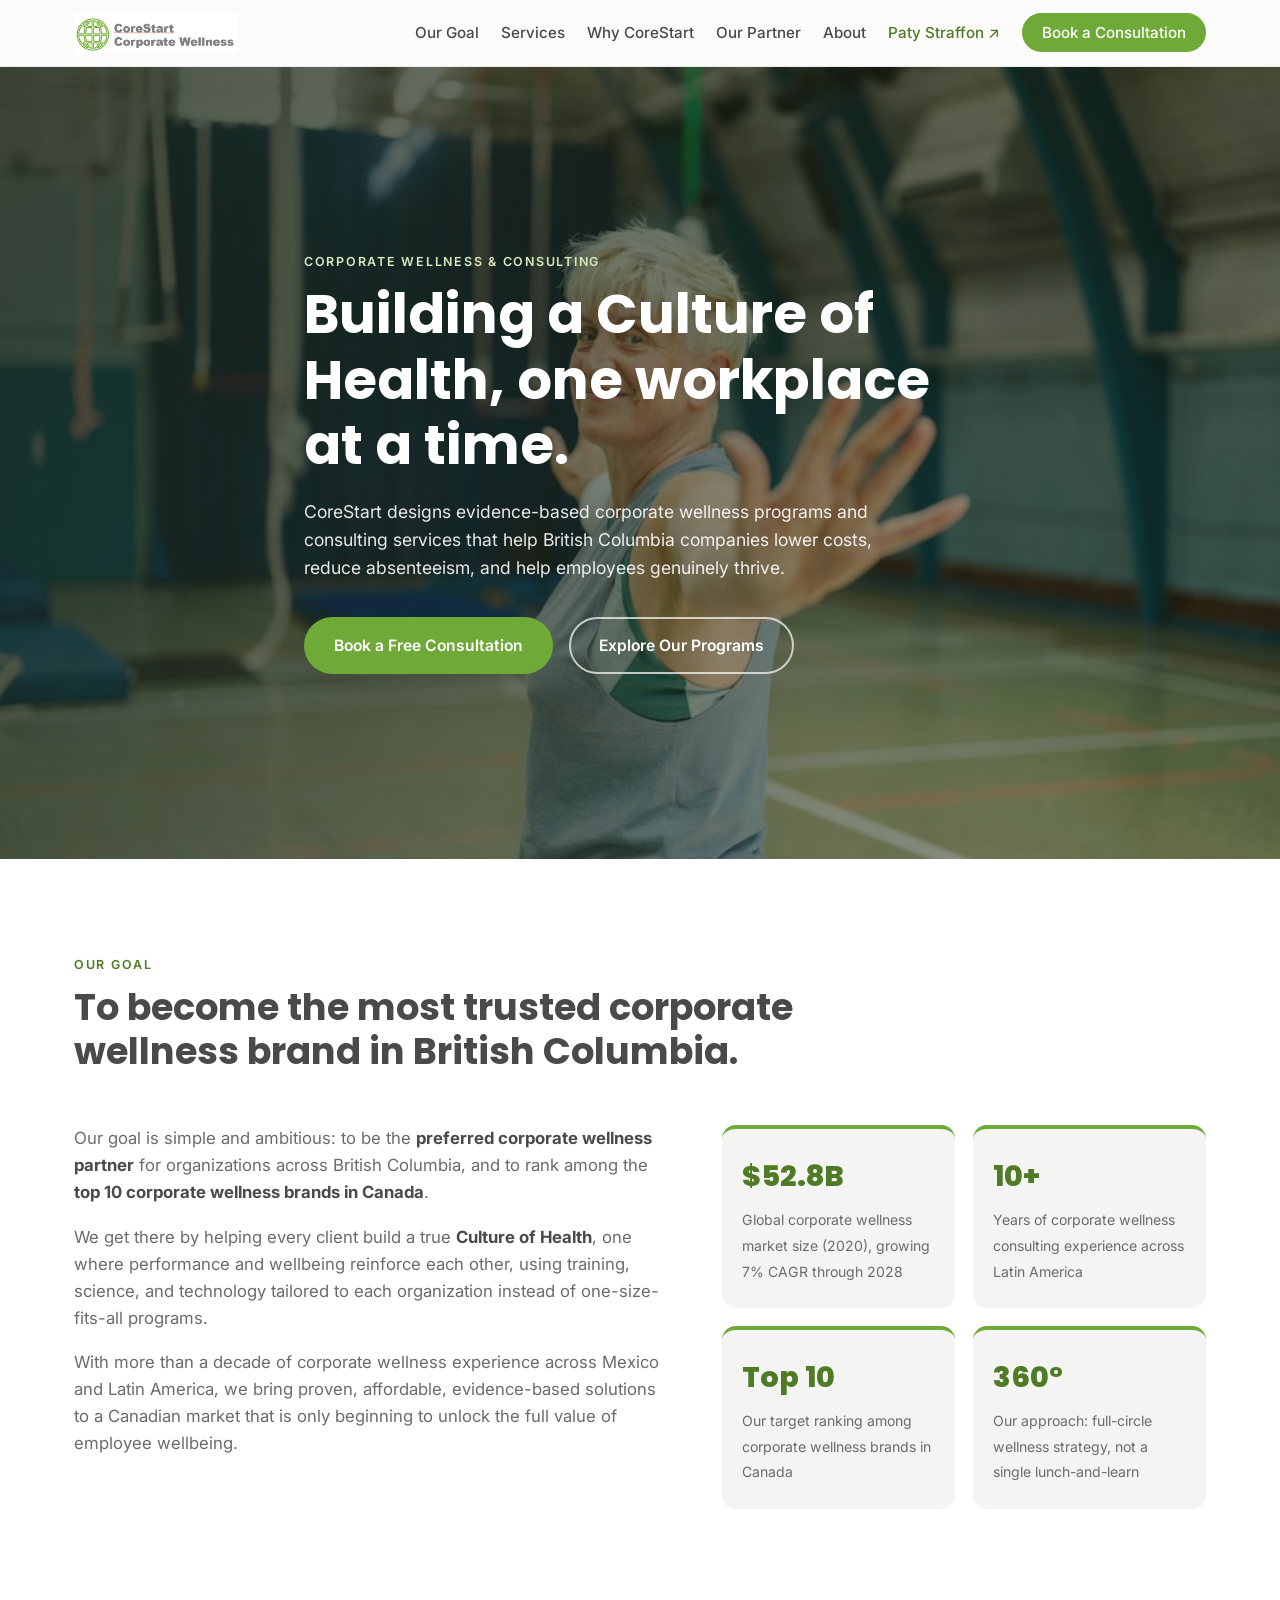
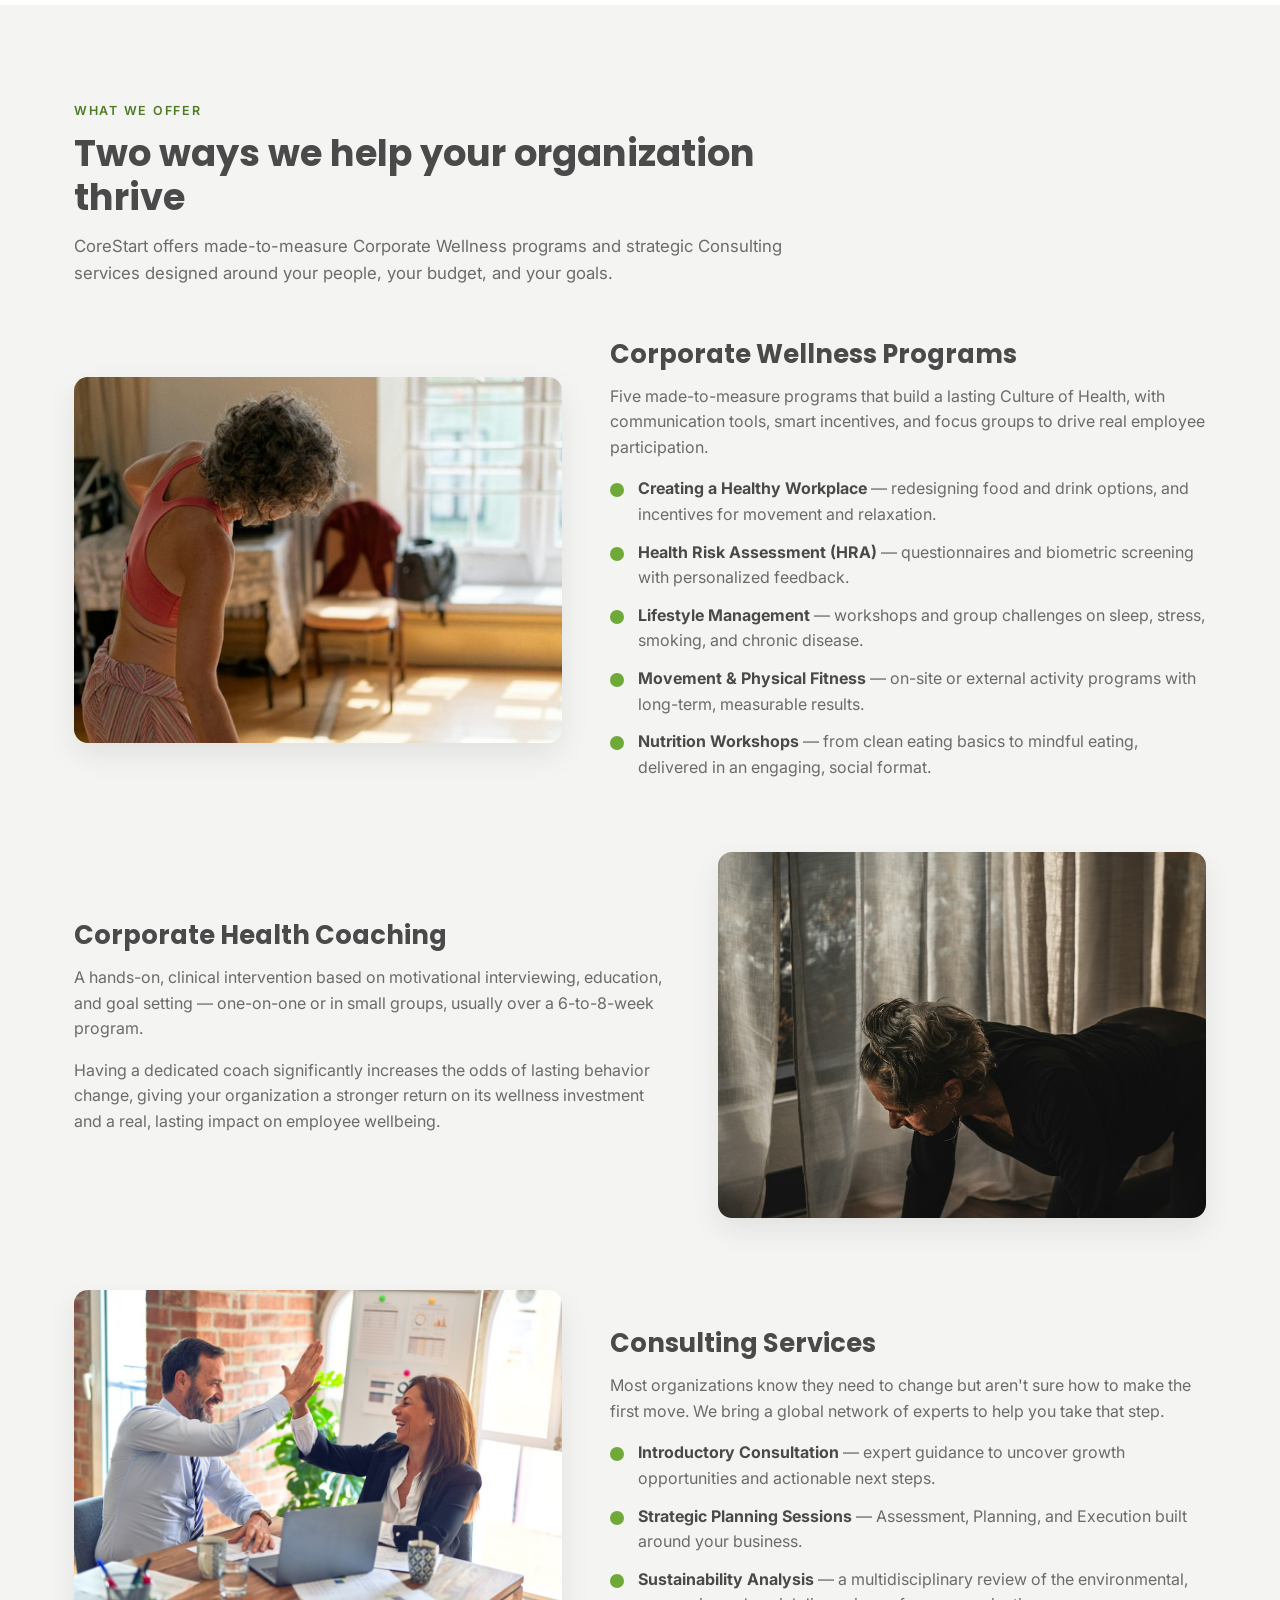
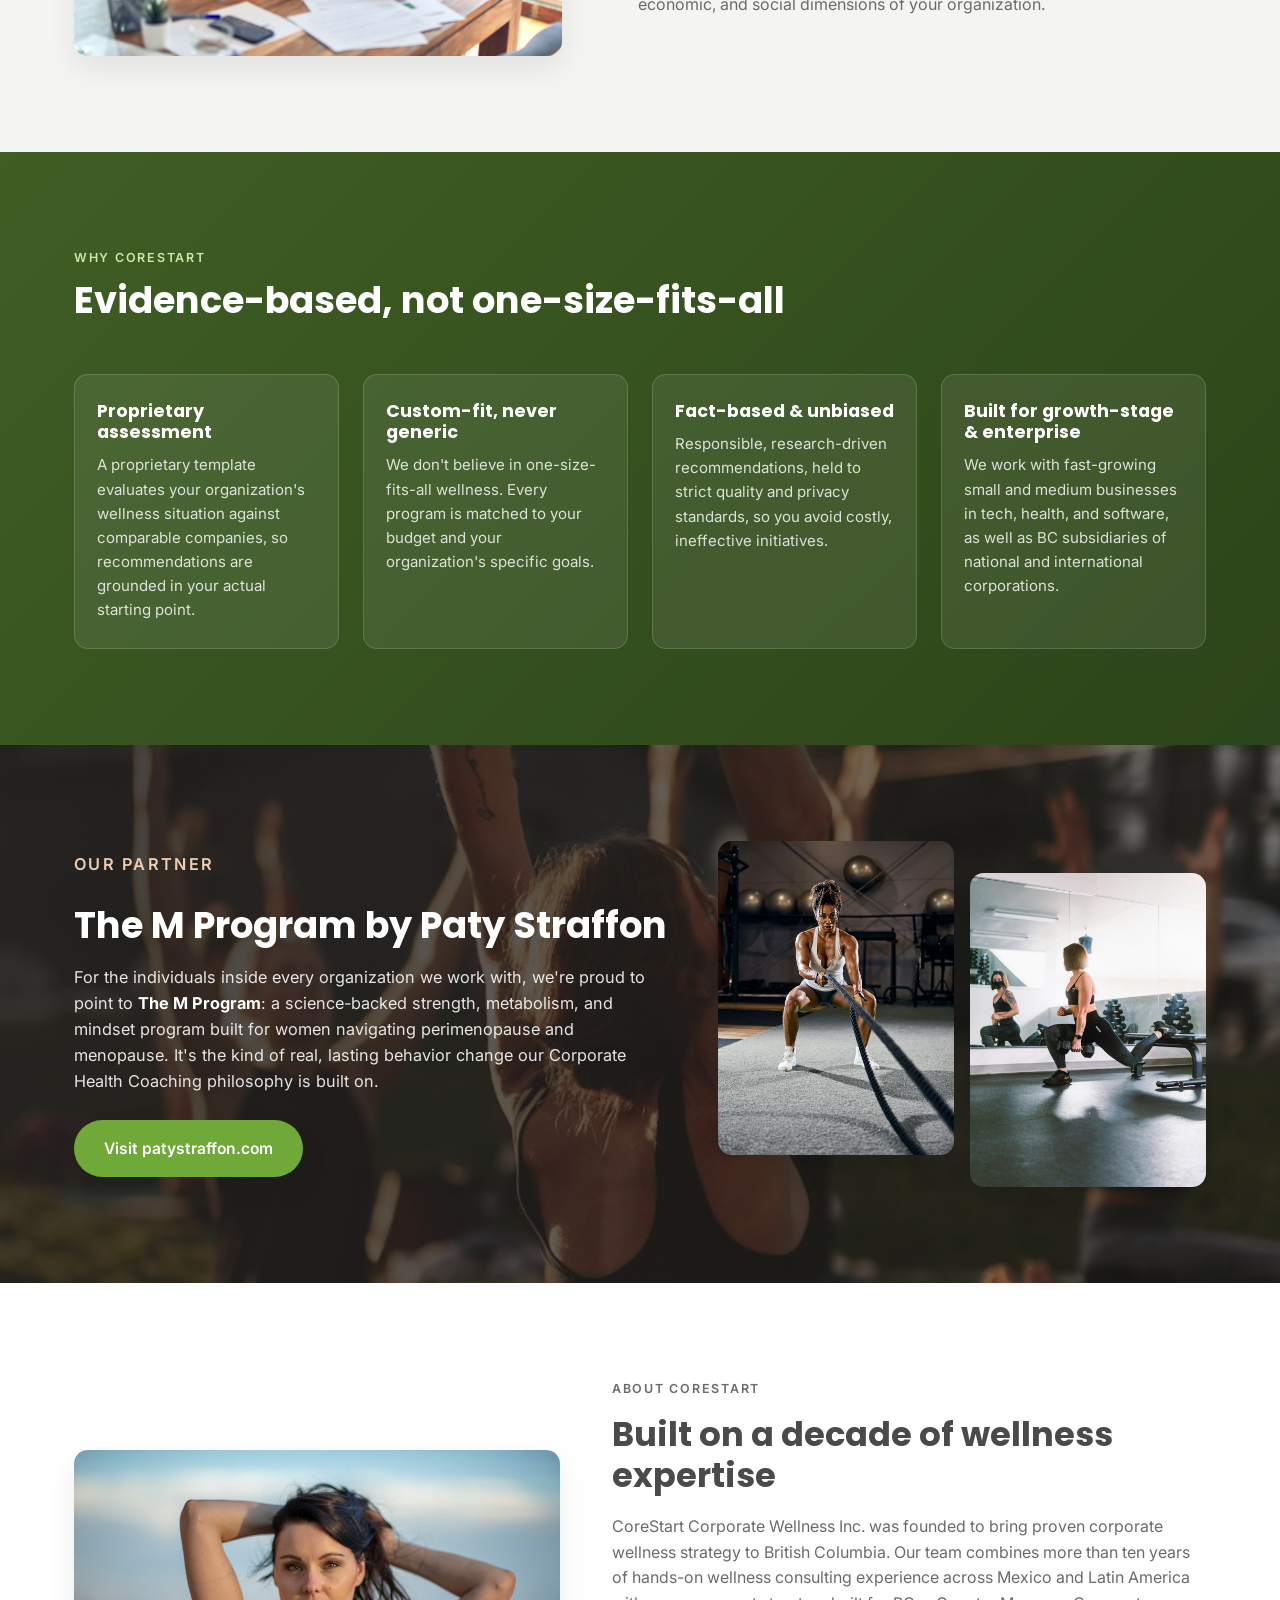
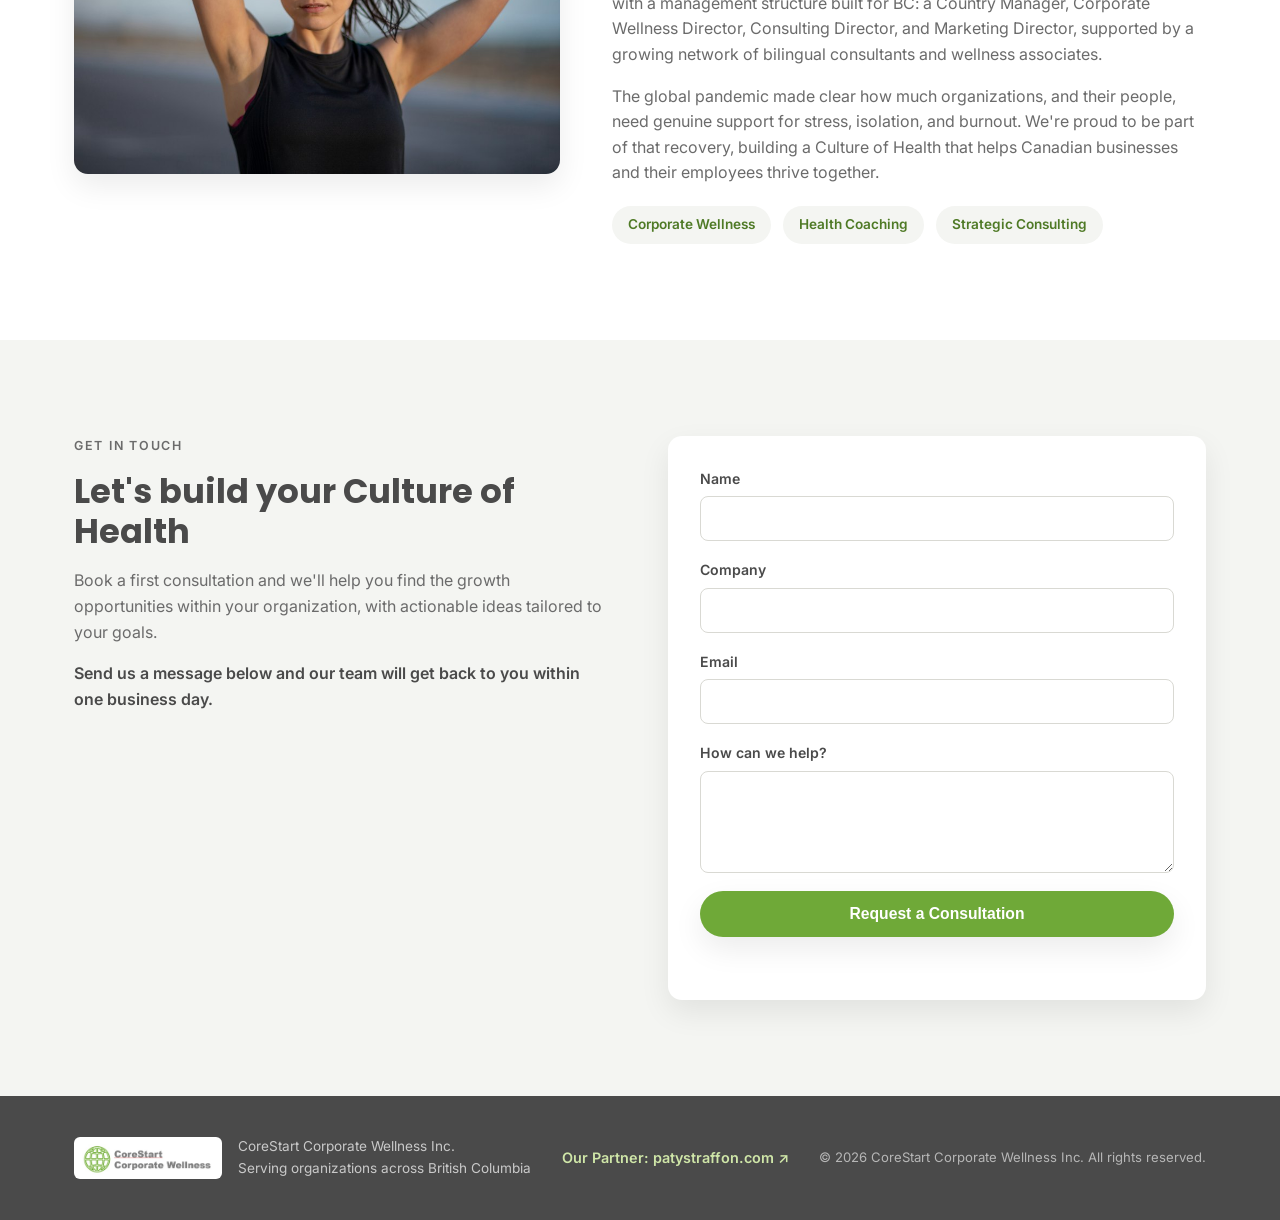
==== commit 1f30d453: "Broaden partner section photos to include women in their 30s-40s Swap the two partner-section photos" ====
--- a/projects/corestart-website/index.html
+++ b/projects/corestart-website/index.html
@@ -181,8 +181,8 @@
         <a href="https://www.patystraffon.com" target="_blank" rel="noopener" class="btn btn-primary">Visit patystraffon.com</a>
       </div>
       <div class="partner-photos">
-        <img src="images/partner-run.jpg" alt="Woman in her 50s running outdoors">
-        <img src="images/partner-joy.jpg" alt="Woman in her 50s smiling after outdoor exercise">
+        <img src="images/partner-run.jpg" alt="Woman in her 40s doing battle rope training">
+        <img src="images/partner-joy.jpg" alt="Woman in her 40s doing a weighted lunge">
       </div>
     </div>
   </section>
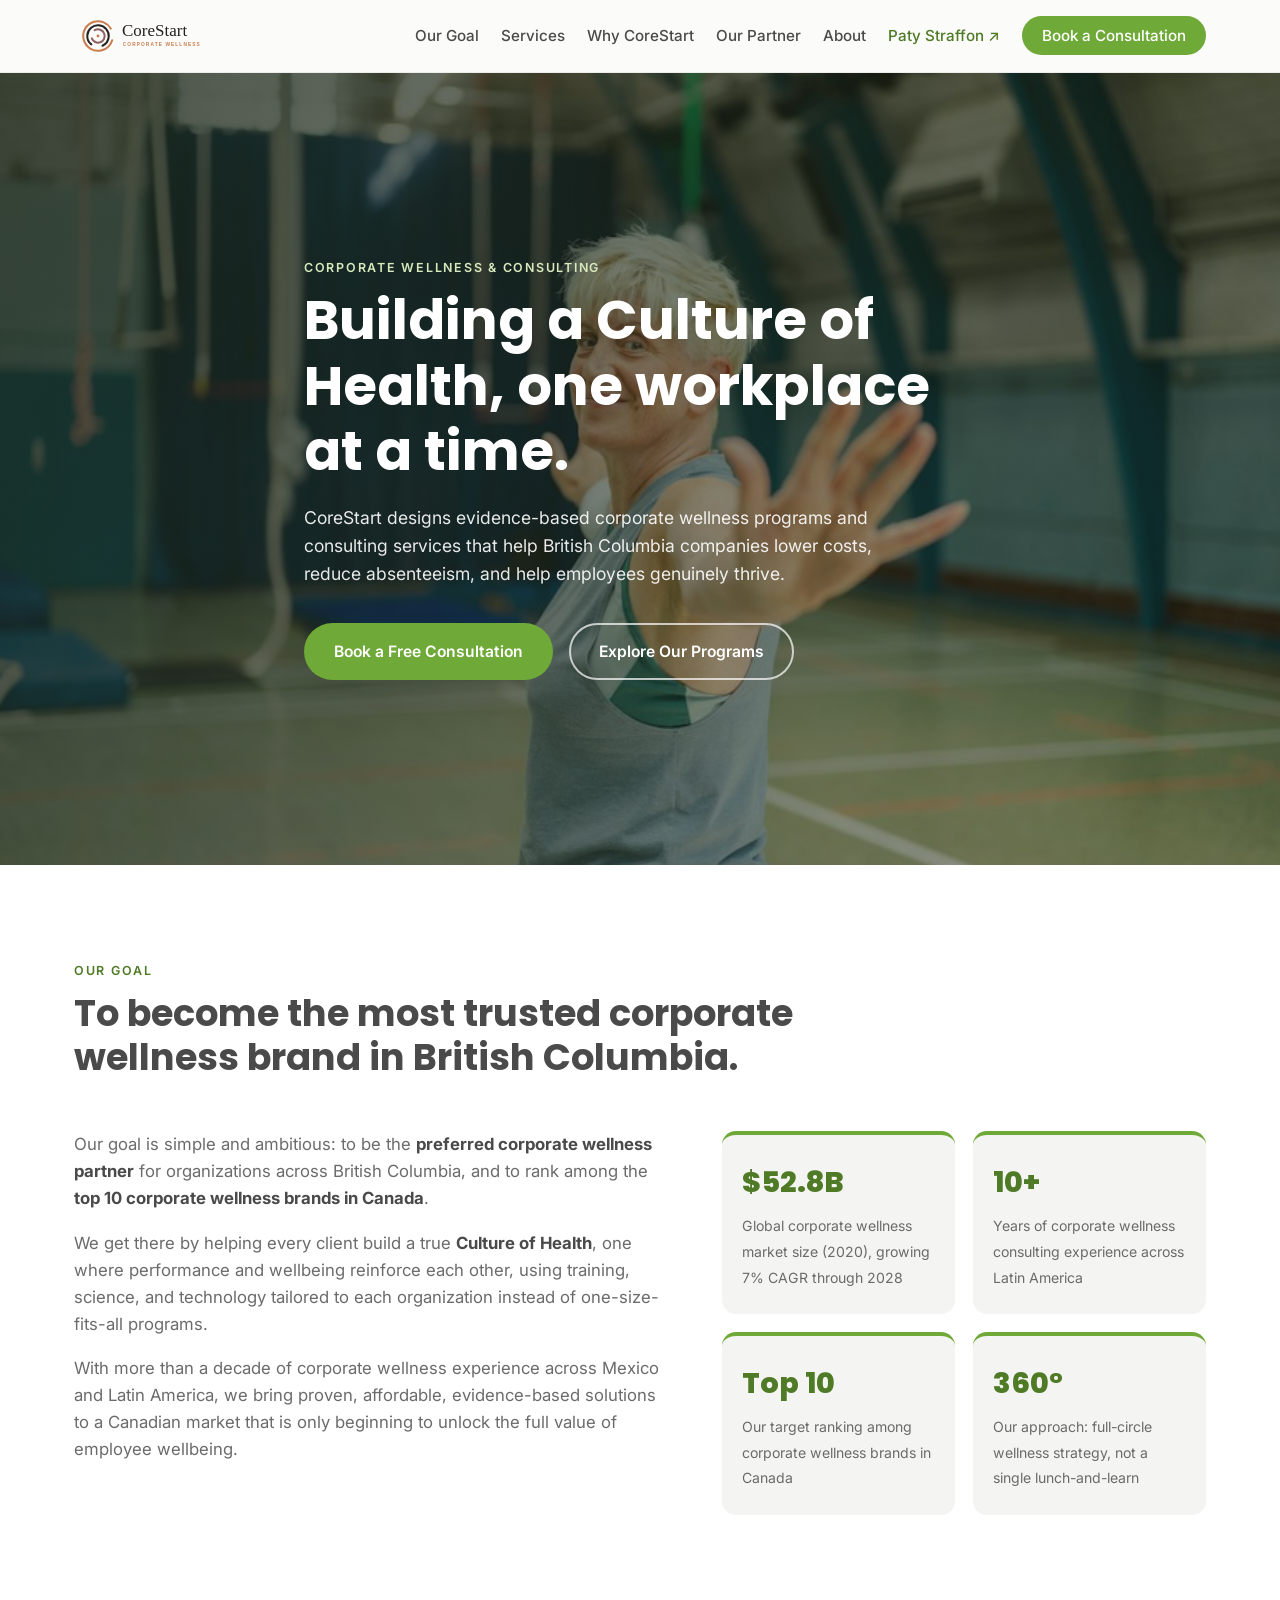
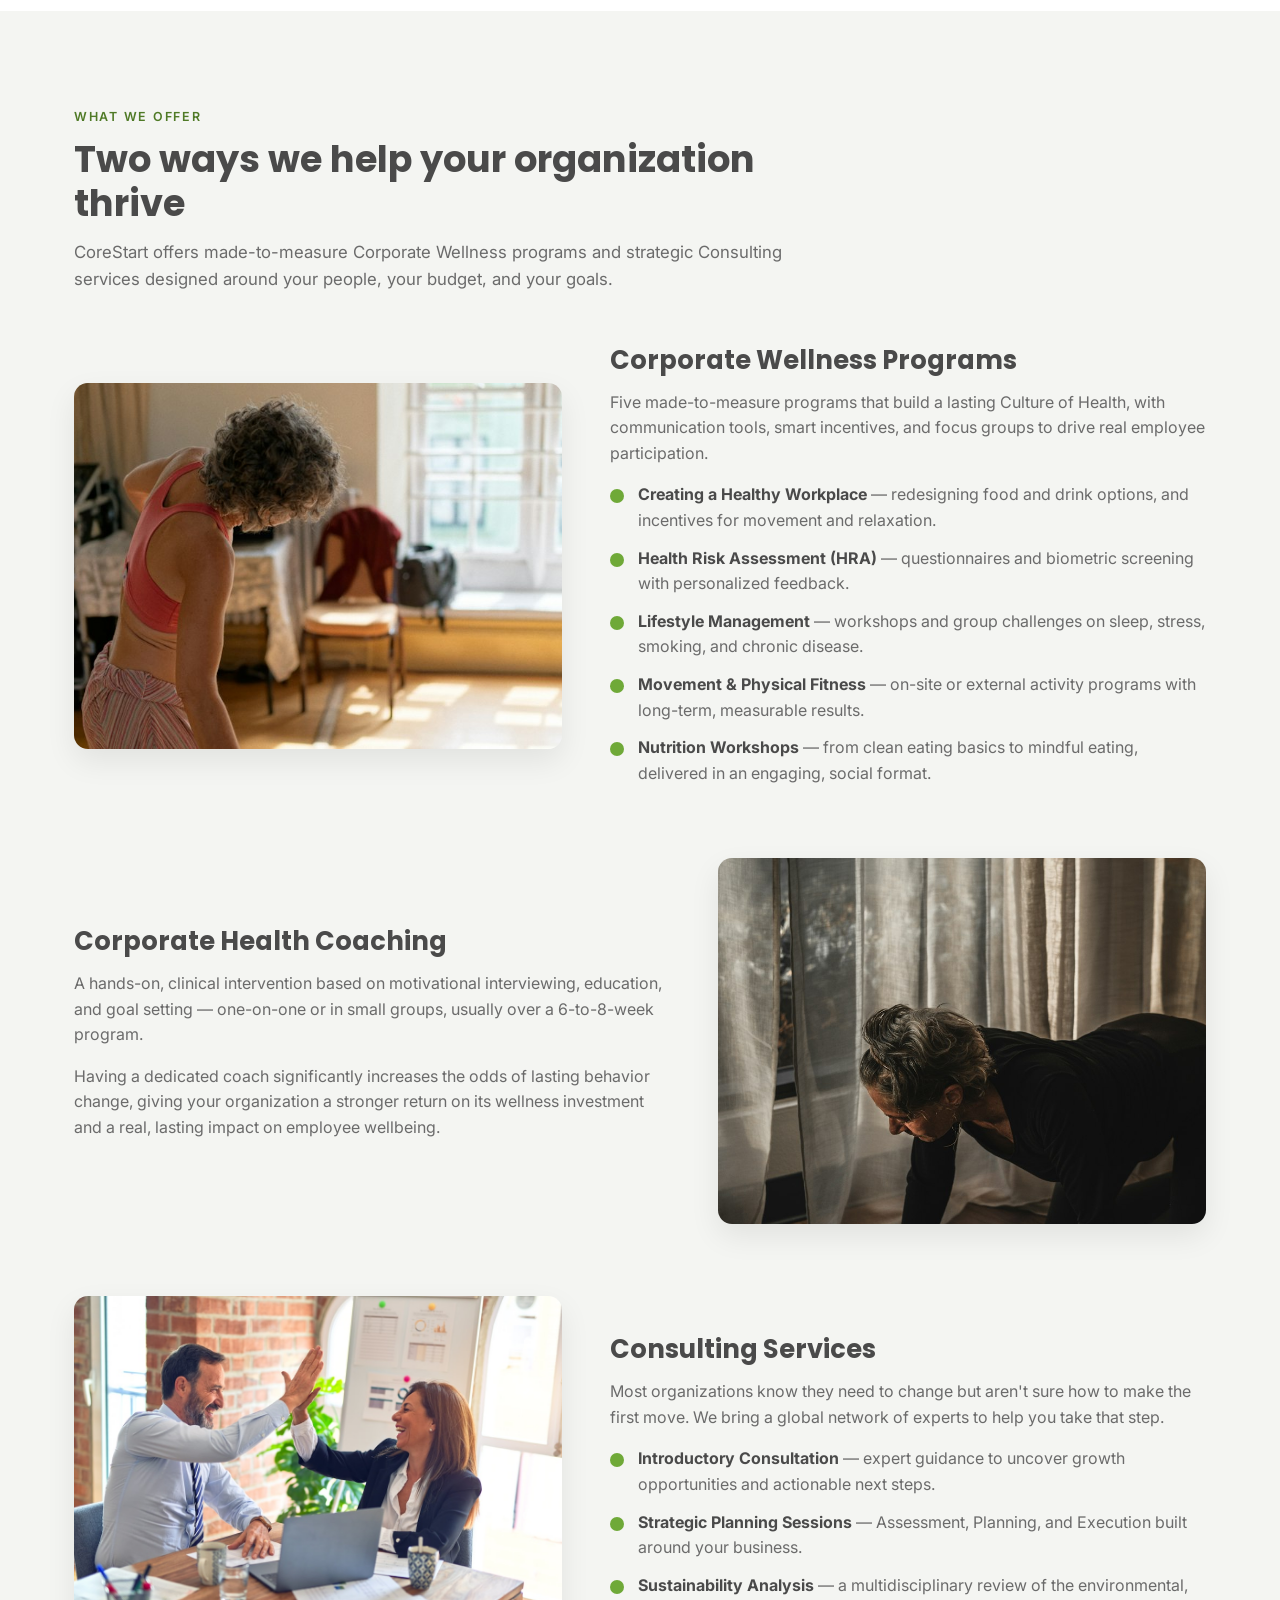
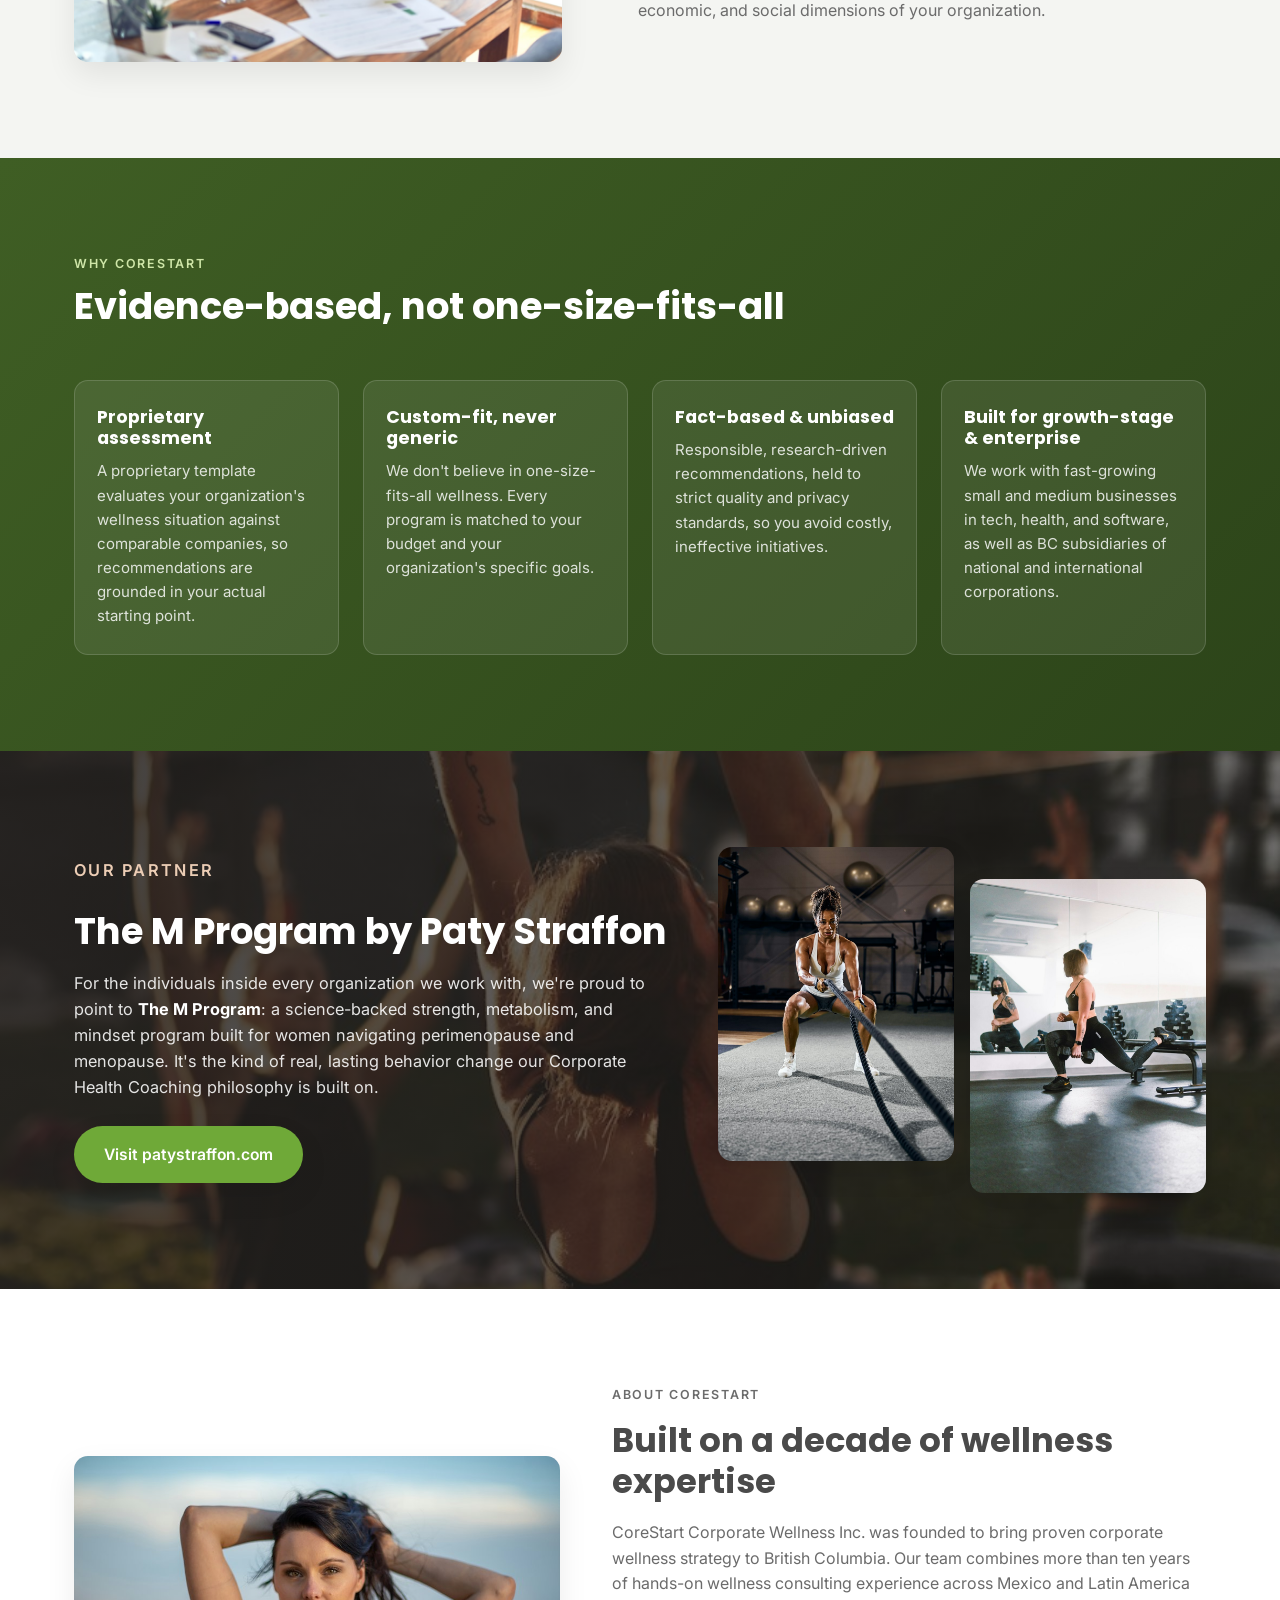
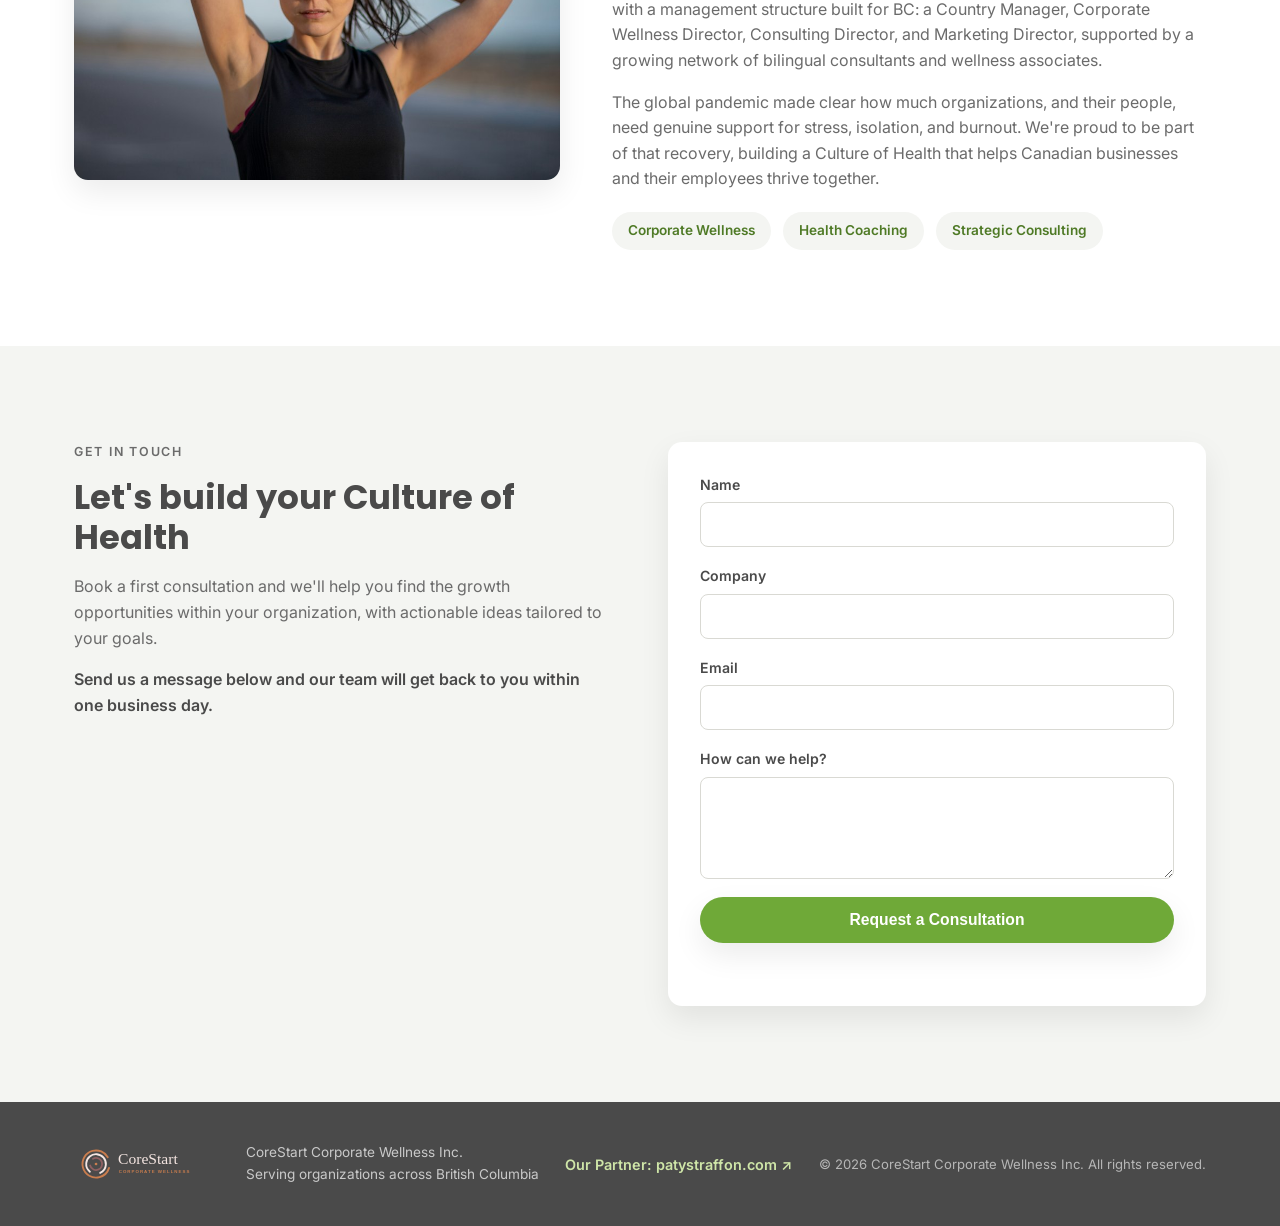
==== commit d177786a: "Replace CoreStart logo with new brand mark Recreate the new CoreStart logo (concentric terracotta/ch" ====
--- a/projects/corestart-website/index.html
+++ b/projects/corestart-website/index.html
@@ -5,10 +5,10 @@
 <meta name="viewport" content="width=device-width, initial-scale=1.0">
 <title>CoreStart Corporate Wellness | Building a Culture of Health</title>
 <meta name="description" content="CoreStart Corporate Wellness helps British Columbia companies build a lasting Culture of Health through tailored wellness programs, health coaching, and strategic consulting.">
-<link rel="icon" href="images/logo.jpg">
+<link rel="icon" type="image/svg+xml" href="images/logo-icon.svg">
 <link rel="preconnect" href="https://fonts.googleapis.com">
 <link rel="preconnect" href="https://fonts.gstatic.com" crossorigin>
-<link href="https://fonts.googleapis.com/css2?family=Poppins:wght@400;500;600;700;800&family=Inter:wght@400;500;600&display=swap" rel="stylesheet">
+<link href="https://fonts.googleapis.com/css2?family=Playfair+Display:wght@600;700&family=Poppins:wght@400;500;600;700;800&family=Inter:wght@400;500;600&display=swap" rel="stylesheet">
 <link rel="stylesheet" href="style.css">
 </head>
 <body>
@@ -16,7 +16,7 @@
 <header class="site-header" id="top">
   <div class="container header-inner">
     <a href="#top" class="brand">
-      <img src="images/logo.jpg" alt="CoreStart Corporate Wellness logo">
+      <img src="images/logo-horizontal.svg" alt="CoreStart Corporate Wellness logo">
     </a>
     <nav class="main-nav">
       <button class="nav-toggle" id="navToggle" aria-label="Toggle menu" aria-expanded="false">
@@ -246,7 +246,7 @@
 <footer class="site-footer">
   <div class="container footer-inner">
     <div class="footer-brand">
-      <img src="images/logo.jpg" alt="CoreStart Corporate Wellness logo">
+      <img src="images/logo-horizontal-dark.svg" alt="CoreStart Corporate Wellness logo">
       <p>CoreStart Corporate Wellness Inc.<br>Serving organizations across British Columbia</p>
     </div>
     <a href="https://www.patystraffon.com" target="_blank" rel="noopener" class="footer-partner-link">Our Partner: patystraffon.com ↗</a>
--- a/projects/corestart-website/style.css
+++ b/projects/corestart-website/style.css
@@ -90,7 +90,7 @@
   padding-top: 12px;
   padding-bottom: 12px;
 }
-.brand img { height: 42px; width: auto; }
+.brand img { height: 48px; width: auto; }
 .main-nav ul {
   list-style: none;
   display: flex;
@@ -383,7 +383,7 @@
   gap: 20px;
 }
 .footer-brand { display: flex; align-items: center; gap: 16px; }
-.footer-brand img { height: 42px; border-radius: 6px; background: #fff; padding: 4px 8px; }
+.footer-brand img { height: 44px; width: auto; }
 .footer-brand p { font-size: 0.85rem; color: rgba(255,255,255,0.7); }
 .footer-partner-link { color: #cfe6a8; text-decoration: none; font-weight: 600; font-size: 0.9rem; }
 .footer-partner-link:hover { text-decoration: underline; }
